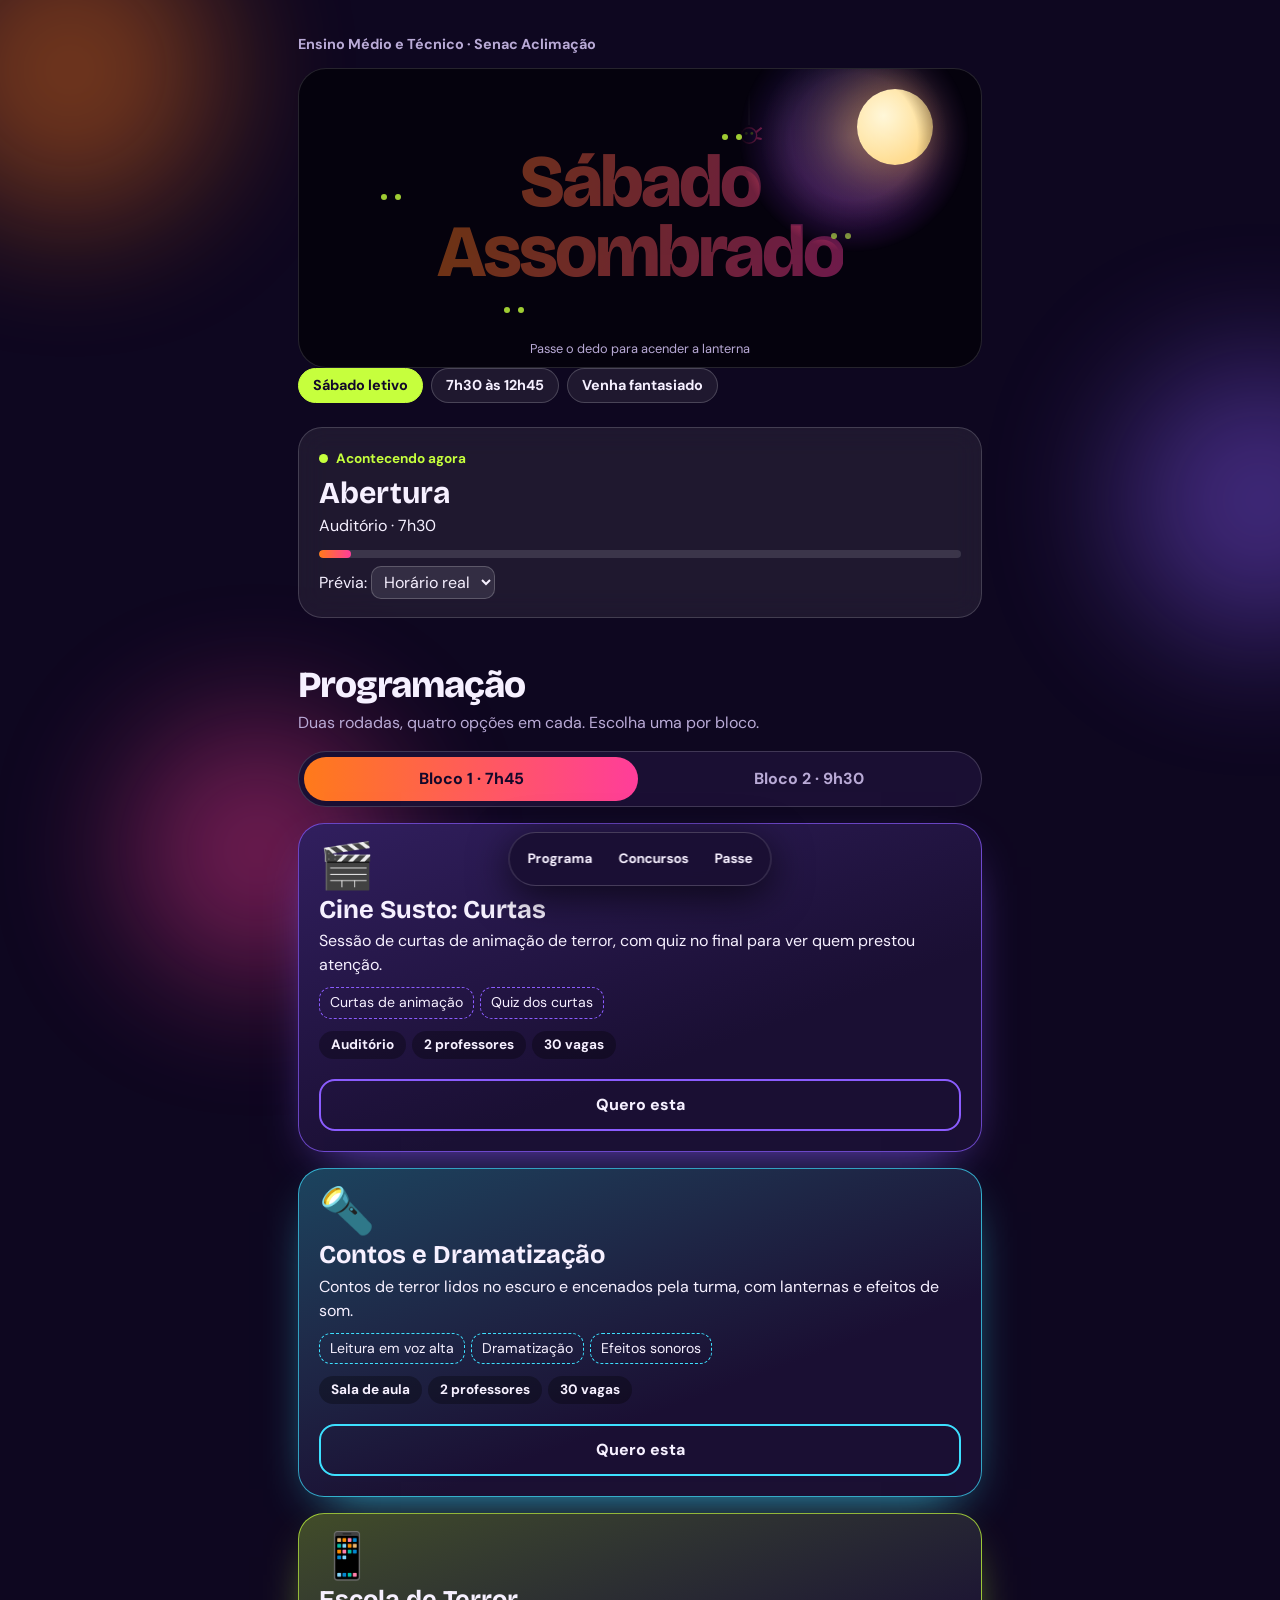
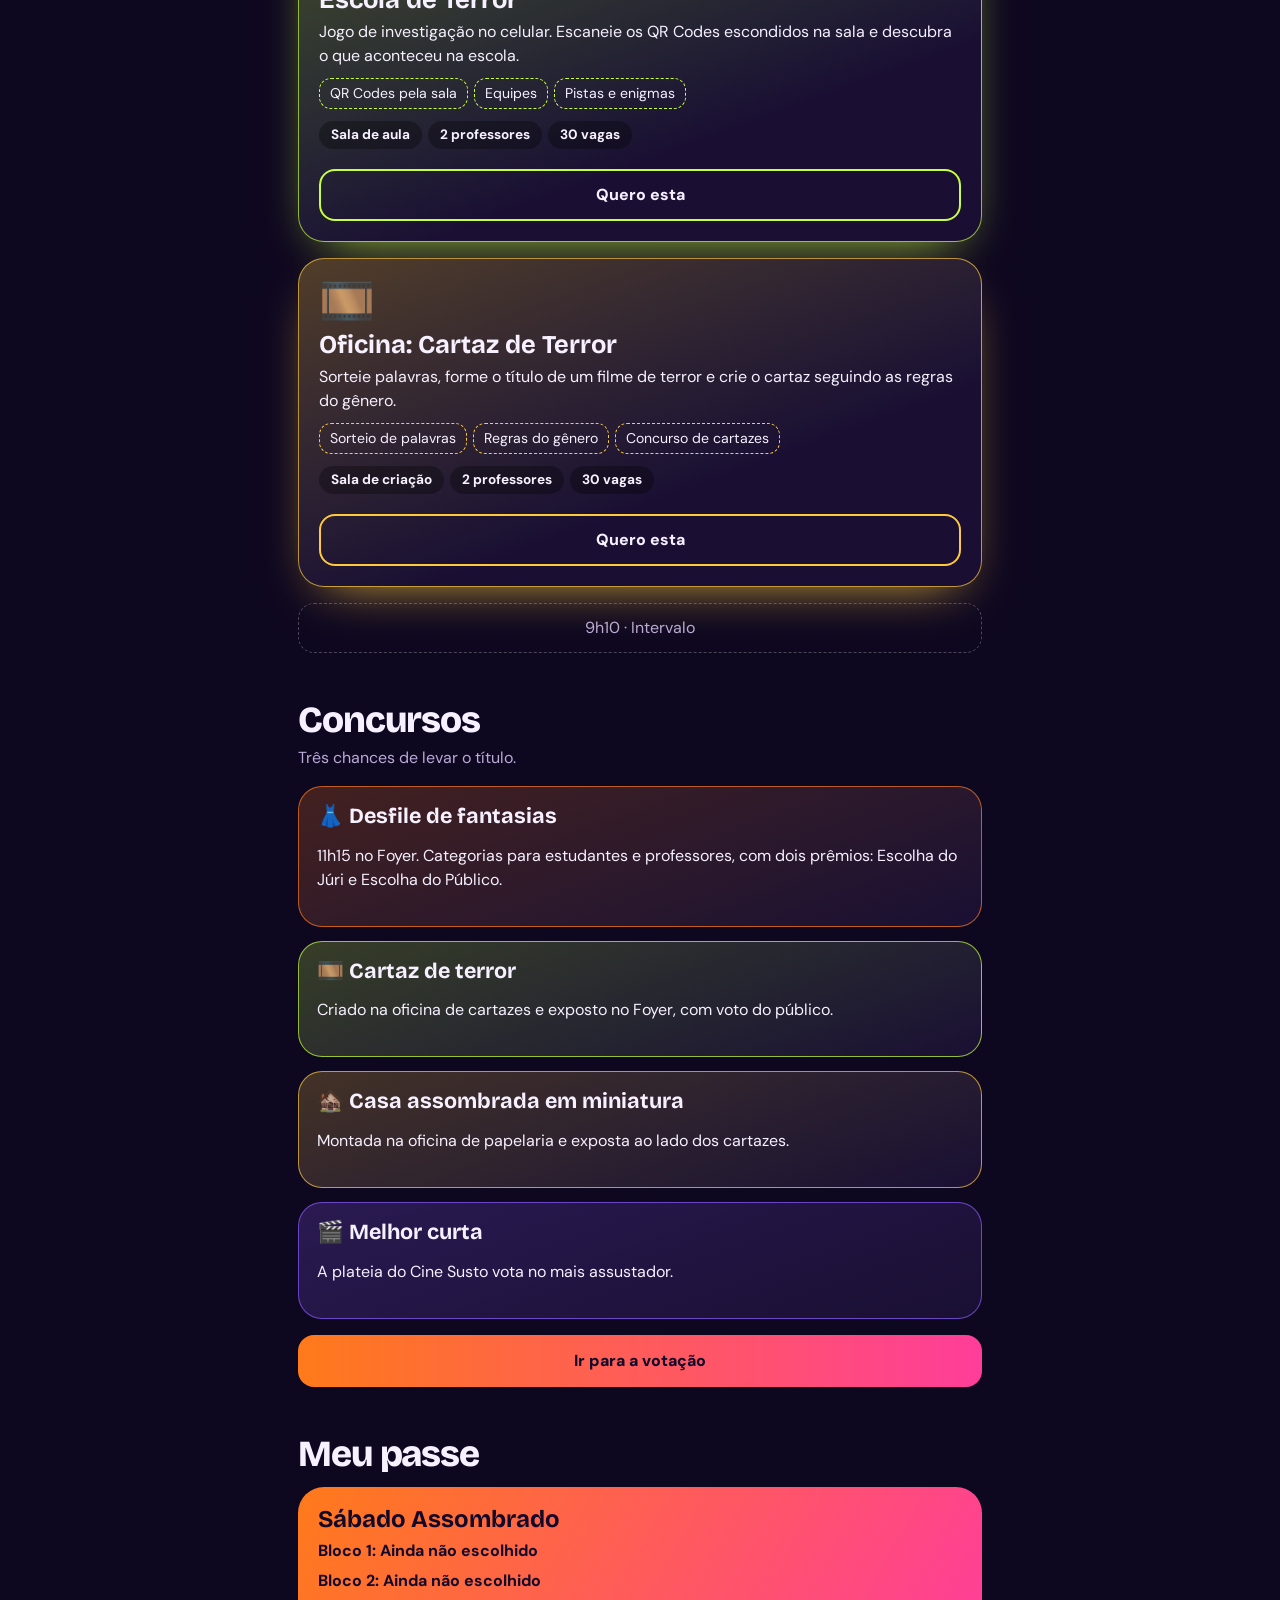
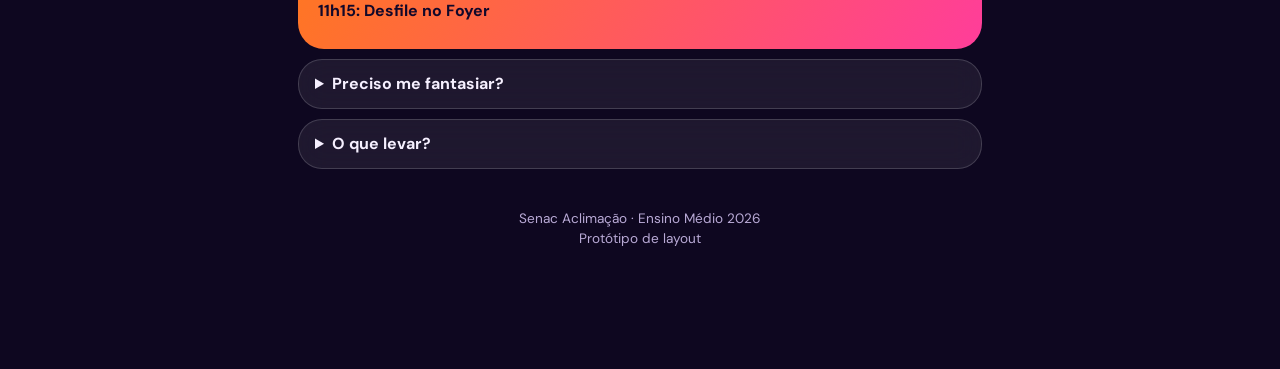
==== index.html @ 19445a1a "v1" ====
<!DOCTYPE html>
<html lang="pt-BR">
<head>
<meta charset="utf-8">
<meta name="viewport" content="width=device-width, initial-scale=1, viewport-fit=cover">
<title>Sábado Assombrado · Senac Aclimação</title>
<link rel="preconnect" href="https://fonts.googleapis.com">
<link href="https://fonts.googleapis.com/css2?family=Bricolage+Grotesque:opsz,wght@12..96,500;12..96,800&family=DM+Sans:wght@400;500;700&display=swap" rel="stylesheet">
<style>
:root{--bg:#0e0720;--card:#ffffff12;--tx:#f6f0ff;--mut:#b9aad6;--lar:#ff7a1a;--rosa:#ff3d9a;--rox:#8b5cff;--lima:#c6ff3d;--cia:#3de0ff;
color-scheme:dark;box-sizing:border-box;padding-top:env(safe-area-inset-top,0px);padding-bottom:env(safe-area-inset-bottom,0px)}
*,*::before,*::after{box-sizing:inherit}
html{scroll-behavior:smooth}
body{margin:0;background:var(--bg);color:var(--tx);font:400 16px/1.5 "DM Sans",system-ui,sans-serif;overflow-x:hidden}
h1,h2,h3{font-family:"Bricolage Grotesque","DM Sans",sans-serif;margin:0;line-height:1.05}
.blob{position:fixed;border-radius:50%;filter:blur(70px);opacity:.42;z-index:0;pointer-events:none;animation:drift 14s ease-in-out infinite alternate}
.b1{width:300px;height:300px;background:var(--lar);top:-80px;left:-80px}.b2{width:280px;height:280px;background:var(--rox);top:40%;right:-120px;animation-delay:-5s}.b3{width:260px;height:260px;background:var(--rosa);bottom:-80px;left:10%;animation-delay:-9s}
@keyframes drift{to{transform:translate(50px,40px) scale(1.2)}}
main{position:relative;z-index:1;max-width:720px;margin:0 auto;padding:18px 18px 110px}
.lamp{position:relative;height:300px;border-radius:28px;overflow:hidden;isolation:isolate;background:#05020d;border:1px solid #ffffff22;touch-action:none;cursor:crosshair;--x:50%;--y:50%;margin-top:12px}
.lamp .dim{position:absolute;inset:0;display:grid;place-items:center;text-align:center;opacity:.42}
.hero .lamp h1,.ttl{margin:0;font-weight:800;font-size:clamp(2.6rem,13vw,4.6rem);letter-spacing:-.04em;line-height:.95;background:linear-gradient(100deg,var(--lar),var(--rosa),var(--rox),var(--lar));background-size:300% 100%;-webkit-background-clip:text;background-clip:text;color:transparent;animation:flow 8s linear infinite}
.eyes i{position:absolute;width:6px;height:6px;border-radius:50%;background:var(--lima);box-shadow:14px 0 0 var(--lima);animation:bk 5s infinite;opacity:.8}
@keyframes bk{0%,90%,100%{opacity:.8}93%,97%{opacity:0}}
.hid{position:absolute;inset:0;overflow:hidden;background:linear-gradient(#150a33,#3a1257 60%,#5a1658);-webkit-mask-image:radial-gradient(circle 115px at var(--x) var(--y),#000 0,#000 55%,transparent 100%);mask-image:radial-gradient(circle 115px at var(--x) var(--y),#000 0,#000 55%,transparent 100%)}
.hid>*{position:absolute;pointer-events:none}
.hid .ttl{inset:0;display:grid;place-items:center;text-align:center;z-index:2}
.moon{right:7%;top:20px;width:76px;height:76px;border-radius:50%;background:radial-gradient(circle at 35% 35%,#fff6d6,#ffd98a 70%);box-shadow:0 0 50px 14px #ffb34766}
.bat{fill:#12082a;left:-50px;width:34px;animation:fly 10s linear infinite}
.bat path{transform-origin:center;animation:fl .25s ease-in-out infinite alternate}
.t1{top:30px}.t2{top:236px;animation-delay:-4s;width:26px}.t3{top:70px;animation-delay:-7s;width:28px}
@keyframes fly{to{transform:translateX(110vw)}}@keyframes fl{to{transform:scaleY(.55)}}
.gh{width:50px;filter:drop-shadow(0 0 10px #fffa);animation:bob 5s ease-in-out infinite}
.g1{left:6%;top:26px}.g2{left:40%;bottom:44px;width:38px;animation-delay:-2.5s}
@keyframes bob{0%,100%{transform:translate(0,0) rotate(-3deg)}50%{transform:translate(10px,-12px) rotate(4deg)}}
.sp{left:64%;top:0;width:28px;transform-origin:50% 0;animation:sw 3.5s ease-in-out infinite}
@keyframes sw{0%,100%{transform:rotate(-8deg)}50%{transform:rotate(8deg)}}
.gr{left:0;right:0;bottom:0;height:30px;background:#0a0418;border-radius:50% 50% 0 0/100% 100% 0 0}
.tb{bottom:18px;width:20px;height:28px;background:#1b0f3a;border-radius:10px 10px 0 0}
.pump{right:5%;bottom:14px;width:66px}
.pump .gl{animation:fk 1.8s infinite}
@keyframes fk{0%,100%{opacity:1}30%{opacity:.55}55%{opacity:.9}75%{opacity:.4}}
.beam{position:absolute;inset:0;z-index:3;pointer-events:none;mix-blend-mode:screen;background:radial-gradient(circle 135px at var(--x) var(--y),rgba(255,214,140,.22),transparent 70%)}
.hint{position:absolute;bottom:8px;left:0;right:0;text-align:center;font-size:.8rem;color:var(--mut);z-index:4;pointer-events:none;transition:opacity .5s}
.lamp.used .hint{opacity:0}
.hero h1{font-weight:800;font-size:clamp(3.2rem,16vw,5.8rem);letter-spacing:-.04em;margin:22px 0 14px;background:linear-gradient(100deg,var(--lar),var(--rosa),var(--rox),var(--lar));background-size:300% 100%;-webkit-background-clip:text;background-clip:text;color:transparent;animation:flow 8s linear infinite}
@keyframes flow{to{background-position:300% 0}}
.top{font-weight:700;color:var(--mut);font-size:.9rem;margin-top:16px}
.tags{display:flex;gap:8px;flex-wrap:wrap}
.tag{padding:6px 14px;border-radius:99px;background:var(--card);border:1px solid #ffffff30;font-weight:700;font-size:.9rem}
.tag.hot{background:var(--lima);color:#12082a;border-color:var(--lima)}
.glass{background:var(--card);border:1px solid #ffffff2a;border-radius:24px;backdrop-filter:blur(14px);-webkit-backdrop-filter:blur(14px)}
.now{margin-top:24px;padding:18px 20px}
.lbl{display:inline-flex;align-items:center;gap:8px;font-weight:700;font-size:.85rem;color:var(--lima)}
.lbl::before{content:"";width:9px;height:9px;border-radius:50%;background:var(--lima);animation:pulse 1.4s infinite}
@keyframes pulse{50%{opacity:.25;transform:scale(1.6)}}
.now h3{font-size:1.9rem;margin:8px 0 4px}
.bar{height:8px;border-radius:9px;background:#ffffff20;margin:12px 0 8px;overflow:hidden}
.bar i{display:block;height:100%;background:linear-gradient(90deg,var(--lar),var(--rosa));border-radius:9px;transition:width .6s}
select{font:inherit;background:#ffffff18;color:var(--tx);border:1px solid #ffffff35;border-radius:10px;padding:4px 8px}option{color:#111}
section{padding-top:48px}
h2{font-size:2.3rem;font-weight:800;letter-spacing:-.03em}
.sub{color:var(--mut);margin:6px 0 16px}
.seg{display:flex;padding:5px;gap:4px;border-radius:99px;background:#1a0f33;border:1px solid #ffffff2a}
.seg button{flex:1;font:inherit;font-weight:700;color:var(--mut);background:none;border:0;border-radius:99px;padding:10px 6px;cursor:pointer}
.seg button[aria-selected=true]{background:linear-gradient(90deg,var(--lar),var(--rosa));color:#12082a}
.card{--c:var(--lar);position:relative;margin-top:16px;padding:20px;border-radius:26px;background:linear-gradient(160deg,color-mix(in srgb,var(--c) 28%,#0e0720),#1a0f33 65%);border:1.5px solid color-mix(in srgb,var(--c) 70%,transparent);box-shadow:0 18px 50px -26px var(--c);overflow:hidden}
.card .big{display:block;font-size:2.8rem;line-height:1;margin-bottom:8px;transform-origin:30% 70%;transition:transform .3s}
.card:hover .big{transform:rotate(-10deg) scale(1.1)}
.card h3{font-size:1.6rem;margin-bottom:6px}
.card p{margin:6px 0}
.meta{display:flex;flex-wrap:wrap;gap:6px;margin:12px 0}
.meta span{background:#00000050;border-radius:99px;padding:4px 12px;font-size:.85rem;font-weight:700}
.items{display:flex;flex-wrap:wrap;gap:6px;margin:10px 0}
.items span{border:1px dashed var(--c);border-radius:12px;padding:4px 10px;font-size:.88rem}
.pick{font:inherit;font-weight:800;width:100%;margin-top:8px;padding:12px;border-radius:16px;border:2px solid var(--c);background:transparent;color:var(--tx);cursor:pointer}
.pick[aria-pressed=true]{background:var(--c);color:#12082a}
.break{margin-top:16px;padding:12px 18px;text-align:center;color:var(--mut);border-radius:16px;border:1px dashed #ffffff40}
.cont{--c:var(--rosa);margin-top:14px;padding:18px;border-radius:24px;border:1.5px solid color-mix(in srgb,var(--c) 70%,transparent);background:linear-gradient(160deg,color-mix(in srgb,var(--c) 22%,#0e0720),#1a0f33)}
.cont h3{font-size:1.35rem;margin-bottom:6px}
.go{display:block;text-align:center;text-decoration:none;font-weight:800;padding:14px;border-radius:16px;background:linear-gradient(90deg,var(--lar),var(--rosa));color:#12082a;margin-top:16px}
.pass{margin-top:14px;padding:20px;border-radius:26px;background:linear-gradient(120deg,var(--lar),var(--rosa));color:#12082a}
.pass h3{font-size:1.5rem}.pass p{margin:6px 0;font-weight:700}
nav{position:fixed;left:50%;transform:translateX(-50%);bottom:calc(14px + env(safe-area-inset-bottom,0px));z-index:9;display:flex;gap:2px;padding:6px;border-radius:99px;background:#1a0f33ee;backdrop-filter:blur(14px);border:1px solid #ffffff30;box-shadow:0 10px 40px #000a}
nav a{color:var(--tx);text-decoration:none;font-weight:700;font-size:.85rem;padding:10px 12px;border-radius:99px}
details{margin-top:10px;padding:12px 16px}summary{cursor:pointer;font-weight:700}
footer{text-align:center;color:var(--mut);padding:40px 0 10px;font-size:.85rem}
button:focus-visible,select:focus-visible,summary:focus-visible,a:focus-visible{outline:3px solid #fff;outline-offset:2px}
@media(prefers-reduced-motion:reduce){*{animation:none!important;transition:none!important}html{scroll-behavior:auto}}
</style>
</head>
<body>
<div class="blob b1"></div><div class="blob b2"></div><div class="blob b3"></div>
<svg width="0" height="0" style="position:absolute" aria-hidden="true"><defs>
<symbol id="gh" viewBox="0 0 60 70"><path fill="#fff" d="M30 4C16 4 8 15 8 30v34l8-6 7 6 7-6 7 6 7-6 8 6V30C52 15 44 4 30 4z"/><path fill="#fff" d="M9 38q-8 2-6 10 3-3 8-4zM51 38q8 2 6 10-3-3-8-4z"/><ellipse cx="22" cy="29" rx="4" ry="5" fill="#12082a"/><ellipse cx="38" cy="29" rx="4" ry="5" fill="#12082a"/><circle cx="16" cy="38" r="4" fill="#ff8fc1" opacity=".7"/><circle cx="44" cy="38" r="4" fill="#ff8fc1" opacity=".7"/><path d="M26 40q4 6 8 0z" fill="#12082a"/></symbol>
<symbol id="bt" viewBox="0 0 60 30"><path d="M30 8c-3-5-8-6-14-4 4 2 4 5 3 8-4-2-9-2-15 2 7 0 10 3 12 8 3-4 6-5 9-5 3 0 6 1 9 5 2-5 5-8 12-8-6-4-11-4-15-2-1-3-1-6 3-8-6-2-11-1-14 4z"/></symbol></defs></svg>
<main>
<header class="hero">
<div class="top">Ensino Médio e Técnico · Senac Aclimação</div>
<div class="lamp" id="lamp">
<div class="dim"><h1>Sábado<br>Assombrado</h1></div>
<div class="eyes" aria-hidden="true"><i style="left:12%;top:42%"></i><i style="left:78%;top:55%;animation-delay:-2s"></i><i style="left:30%;top:80%;animation-delay:-3s"></i><i style="left:62%;top:22%;animation-delay:-1s"></i></div>
<div class="hid" aria-hidden="true"><div class="moon"></div>
<svg class="bat t1" viewBox="0 0 60 30"><use href="#bt"/></svg><svg class="bat t2" viewBox="0 0 60 30"><use href="#bt"/></svg><svg class="bat t3" viewBox="0 0 60 30"><use href="#bt"/></svg>
<svg class="gh g1" viewBox="0 0 60 70"><use href="#gh"/></svg><svg class="gh g2" viewBox="0 0 60 70"><use href="#gh"/></svg>
<svg class="sp" viewBox="0 0 40 120"><line x1="20" y1="0" x2="20" y2="80" stroke="#ffffff88"/><g stroke="#ff3d9a" stroke-width="3" fill="none"><path d="M12 92l-10-8M12 98l-10 2M28 92l10-8M28 98l10 2"/></g><circle cx="20" cy="95" r="11" fill="#2b1263" stroke="#ff3d9a" stroke-width="2"/><circle cx="16" cy="92" r="2" fill="#c6ff3d"/><circle cx="24" cy="92" r="2" fill="#c6ff3d"/></svg>
<div class="gr"></div><div class="tb" style="left:22%"></div><div class="tb" style="left:30%;height:20px"></div>
<svg class="pump" viewBox="0 0 80 70"><ellipse cx="40" cy="44" rx="34" ry="24" fill="#e8620c"/><ellipse cx="26" cy="44" rx="14" ry="24" fill="#ff7a1a"/><ellipse cx="54" cy="44" rx="14" ry="24" fill="#ff7a1a"/><ellipse cx="40" cy="44" rx="10" ry="24" fill="#ff9340"/><rect x="36" y="9" width="8" height="14" rx="3" fill="#4fae2c"/><g class="gl"><path d="M24 40l10-5-2 11zM56 40l-10-5 2 11zM26 52q14 12 28 0l-5-3-4 5-5-5-5 5-4-5z" fill="#ffd54a"/></g></svg>
<div class="ttl">Sábado<br>Assombrado</div></div>
<div class="beam"></div>
<div class="hint">Passe o dedo para acender a lanterna</div>
</div>

<div class="tags"><span class="tag hot">Sábado letivo</span><span class="tag">7h30 às 12h45</span><span class="tag">Venha fantasiado</span></div>
<div class="now glass" aria-live="polite" id="agora"></div>
</header>

<section id="programa">
<h2>Programação</h2>
<p class="sub">Duas rodadas, quatro opções em cada. Escolha uma por bloco.</p>
<div class="seg" role="tablist" aria-label="Blocos"><button role="tab" data-b="1" aria-selected="true">Bloco 1 · 7h45</button><button role="tab" data-b="2" aria-selected="false">Bloco 2 · 9h30</button></div>
<div id="lista"></div>
</section>

<section id="concursos">
<h2>Concursos</h2>
<p class="sub">Três chances de levar o título.</p>
<div class="cont" style="--c:#ff7a1a"><h3>👗 Desfile de fantasias</h3><p>11h15 no Foyer. Categorias para estudantes e professores, com dois prêmios: Escolha do Júri e Escolha do Público.</p></div>
<div class="cont" style="--c:#c6ff3d"><h3>🎞️ Cartaz de terror</h3><p>Criado na oficina de cartazes e exposto no Foyer, com voto do público.</p></div>
<div class="cont" style="--c:#ffc93c"><h3>🏚️ Casa assombrada em miniatura</h3><p>Montada na oficina de papelaria e exposta ao lado dos cartazes.</p></div>
<div class="cont" style="--c:#8b5cff"><h3>🎬 Melhor curta</h3><p>A plateia do Cine Susto vota no mais assustador.</p></div>
<a class="go" href="https://claude.ai/artifact/8z1F8i6QcQTHpJQmAK9sHj">Ir para a votação</a>
</section>

<section id="passe">
<h2>Meu passe</h2>
<div class="pass" id="meu"></div>
<details class="glass"><summary>Preciso me fantasiar?</summary><p>Não. Dá para participar de tudo sem fantasia, e a Caça ao Tesouro e o Arcade não têm nada de sobrenatural.</p></details>
<details class="glass"><summary>O que levar?</summary><p>Fantasia, garrafa de água, lanche e o celular carregado.</p></details>
</section>
<footer>Senac Aclimação · Ensino Médio 2026<br>Protótipo de layout</footer>
</main>
<nav aria-label="Seções"><a href="#programa">Programa</a><a href="#concursos">Concursos</a><a href="#passe">Passe</a></nav>

<script>
var A=[
{id:1,b:1,n:"Cine Susto: Curtas",e:"🎬",c:"#8b5cff",l:"Auditório",d:"Sessão de curtas de animação de terror, com quiz no final para ver quem prestou atenção.",i:["Curtas de animação","Quiz dos curtas"]},
{id:2,b:1,n:"Contos e Dramatização",e:"🔦",c:"#3de0ff",l:"Sala de aula",d:"Contos de terror lidos no escuro e encenados pela turma, com lanternas e efeitos de som.",i:["Leitura em voz alta","Dramatização","Efeitos sonoros"]},
{id:3,b:1,n:"Escola de Terror",e:"📱",c:"#c6ff3d",l:"Sala de aula",d:"Jogo de investigação no celular. Escaneie os QR Codes escondidos na sala e descubra o que aconteceu na escola.",i:["QR Codes pela sala","Equipes","Pistas e enigmas"]},
{id:4,b:1,n:"Oficina: Cartaz de Terror",e:"🎞️",c:"#ffc93c",l:"Sala de criação",d:"Sorteie palavras, forme o título de um filme de terror e crie o cartaz seguindo as regras do gênero.",i:["Sorteio de palavras","Regras do gênero","Concurso de cartazes"]},
{id:5,b:2,n:"Cine Susto: Filme",e:"📽️",c:"#8b5cff",l:"Auditório",d:"Uma animação sombria completa, com quiz no final e votação do público.",i:["Animação completa","Quiz do filme","Votação"]},
{id:6,b:2,n:"Fábrica de Contos",e:"✍️",c:"#3de0ff",l:"Sala de aula",d:"História coletiva com cartas sorteadas: cada pessoa continua o conto e, no fim, a turma encena.",i:["Cartas de história","Conto em equipe","Mini dramatização"]},
{id:7,b:2,n:"Escola de Terror 2",e:"📱",c:"#c6ff3d",l:"Sala de aula",d:"Novo caso para investigar com o celular, e rodada de Lobisomem enquanto a equipe espera.",i:["Novo caso","Lobisomem","QR Codes pela sala"]},
{id:8,b:2,n:"Oficina: Casa Assombrada",e:"🏚️",c:"#ff7a1a",l:"Sala de criação",d:"Monte uma casa assombrada em miniatura com cartolina, papel crepom e caixas.",i:["Cartolina e crepom","Em equipe","Exposição e concurso"]}
];
var A0=[
{id:1,b:1,n:"Cine Susto",e:"🎬",c:"#8b5cff",l:"Auditório",d:"Sessão de curtas de animação de terror, com votação do mais assustador.",i:["Curtas de animação","Votação da plateia"]},
{id:2,b:1,n:"Contos no Escuro",e:"🔦",c:"#3de0ff",l:"Sala escura",d:"Luz apagada, lanternas e contos de terror em voz baixa. Quem quiser pode ler.",i:["Leitura em voz alta","Termine a história"]},
{id:3,b:1,n:"Arcade de Terror",e:"👾",c:"#c6ff3d",l:"Lab. de Informática",d:"Carrossel de estações com jogos de terror, trocando a cada 10 minutos.",i:["Jogos curtos de terror","Gartic de Halloween","Lobisomem","O PC assombrado"]},
{id:4,b:1,n:"Caça ao Tesouro",e:"🗝️",c:"#ff3d9a",l:"Pela escola toda",d:"Equipes seguem enigmas e pistas escondidas pelo prédio até achar o tesouro.",i:["Equipes de 4 a 5","Enigmas e pistas"]},
{id:5,b:2,n:"Cine Susto 2",e:"📽️",c:"#8b5cff",l:"Auditório",d:"Sessão de filme de terror, escolhido pelos professores pela classificação.",i:["Filme de terror","Pipoca"]},
{id:6,b:2,n:"Título do Terror",e:"🎞️",c:"#ffc93c",l:"Sala de criação",d:"Sorteie palavras de terror e escola, forme o título de um filme e crie o cartaz.",i:["Sorteio de palavras","Cartaz e sinopse","Exposição no Foyer"]},
{id:7,b:2,n:"Arcade de Terror 2",e:"👾",c:"#c6ff3d",l:"Lab. de Informática",d:"Nova rodada do carrossel, com jogos diferentes e torneio relâmpago.",i:["Novos jogos","Torneio relâmpago","Mímica de monstros"]},
{id:8,b:2,n:"Estúdio de Monstros",e:"💄",c:"#ff7a1a",l:"Foyer",d:"Maquiagem de efeitos, retoques e cabine de fotos para chegar pronto ao desfile.",i:["Cicatriz falsa","Cabine de fotos"]}
];
var cur=1,pick={1:0,2:0};
try{pick=JSON.parse(localStorage.getItem("hw4")||"")||pick}catch(e){}
function save(){try{localStorage.setItem("hw4",JSON.stringify(pick))}catch(e){}}
function list(){var h="";A.filter(function(x){return x.b==cur}).forEach(function(x){
h+='<article class="card" style="--c:'+x.c+'"><div class="big" aria-hidden="true">'+x.e+'</div><h3>'+x.n+'</h3><p>'+x.d+'</p><div class="items">'+x.i.map(function(t){return '<span>'+t+'</span>'}).join("")+'</div><div class="meta"><span>'+x.l+'</span><span>2 professores</span><span>30 vagas</span></div><button class="pick" data-id="'+x.id+'" aria-pressed="'+(pick[cur]==x.id)+'">'+(pick[cur]==x.id?"Escolhido":"Quero esta")+'</button></article>'});
h+='<div class="break">'+(cur==1?"9h10 · Intervalo":"11h00 · Hora de se arrumar para o desfile")+'</div>';
document.getElementById("lista").innerHTML=h}
function passe(){function f(b){var x=A.filter(function(y){return y.id==pick[b]})[0];return x?x.n+" · "+x.l:"Ainda não escolhido"}
document.getElementById("meu").innerHTML='<h3>Sábado Assombrado</h3><p>Bloco 1: '+f(1)+'</p><p>Bloco 2: '+f(2)+'</p><p>11h15: Desfile no Foyer</p>'}
function now(sim){var m=sim!=null?sim:new Date().getHours()*60+new Date().getMinutes(),t,s,p=0;
if(m<450||m>765){t="Fora do horário";s="Use a prévia para ver como fica no evento."}
else if(m<465){t="Abertura";s="Auditório · 7h30";p=5}
else if(m<550){t="Bloco 1";s="Escolha a sua atividade";p=(m-465)/85*100}
else if(m<570){t="Intervalo";s="Hora do lanche";p=100}
else if(m<660){t="Bloco 2";s="Última rodada";p=(m-570)/90*100}
else if(m<675){t="Arrumação";s="Rumo ao Foyer";p=100}
else{t="Desfile";s="Foyer · até 12h45";p=(m-675)/90*100}
var o='<option value="">Horário real</option>';[[460,"7h40"],[500,"8h20"],[560,"9h20"],[600,"10h00"],[665,"11h05"],[700,"11h40"]].forEach(function(q){o+='<option value="'+q[0]+'"'+(sim==q[0]?" selected":"")+'>'+q[1]+'</option>'});
document.getElementById("agora").innerHTML='<span class="lbl">Acontecendo agora</span><h3>'+t+'</h3><div>'+s+'</div><div class="bar"><i style="width:'+Math.min(p,100)+'%"></i></div><label>Prévia: <select id="sim" aria-label="Simular horário">'+o+'</select></label>'}
document.addEventListener("click",function(e){var t=e.target.closest("button");if(!t)return;
if(t.dataset.b){cur=+t.dataset.b;document.querySelectorAll(".seg button").forEach(function(b){b.setAttribute("aria-selected",b==t)});list()}
else if(t.dataset.id){var i=+t.dataset.id;pick[cur]=pick[cur]==i?0:i;save();list();passe()}});
document.addEventListener("change",function(e){if(e.target.id=="sim")now(e.target.value===""?null:+e.target.value)});
list();passe();now(null);
(function(){var d=document.getElementById("lamp"),idle=0,t=0,still=window.matchMedia("(prefers-reduced-motion:reduce)").matches;
function mv(e){var r=d.getBoundingClientRect();d.style.setProperty("--x",(e.clientX-r.left)+"px");d.style.setProperty("--y",(e.clientY-r.top)+"px");idle=Date.now();d.classList.add("used")}
d.addEventListener("pointermove",mv);d.addEventListener("pointerdown",mv);
if(!still)setInterval(function(){if(Date.now()-idle<2500)return;t+=.04;d.style.setProperty("--x",(50+36*Math.sin(t))+"%");d.style.setProperty("--y",(50+30*Math.cos(t*1.3))+"%")},40)})();
</script>
</body>
</html>
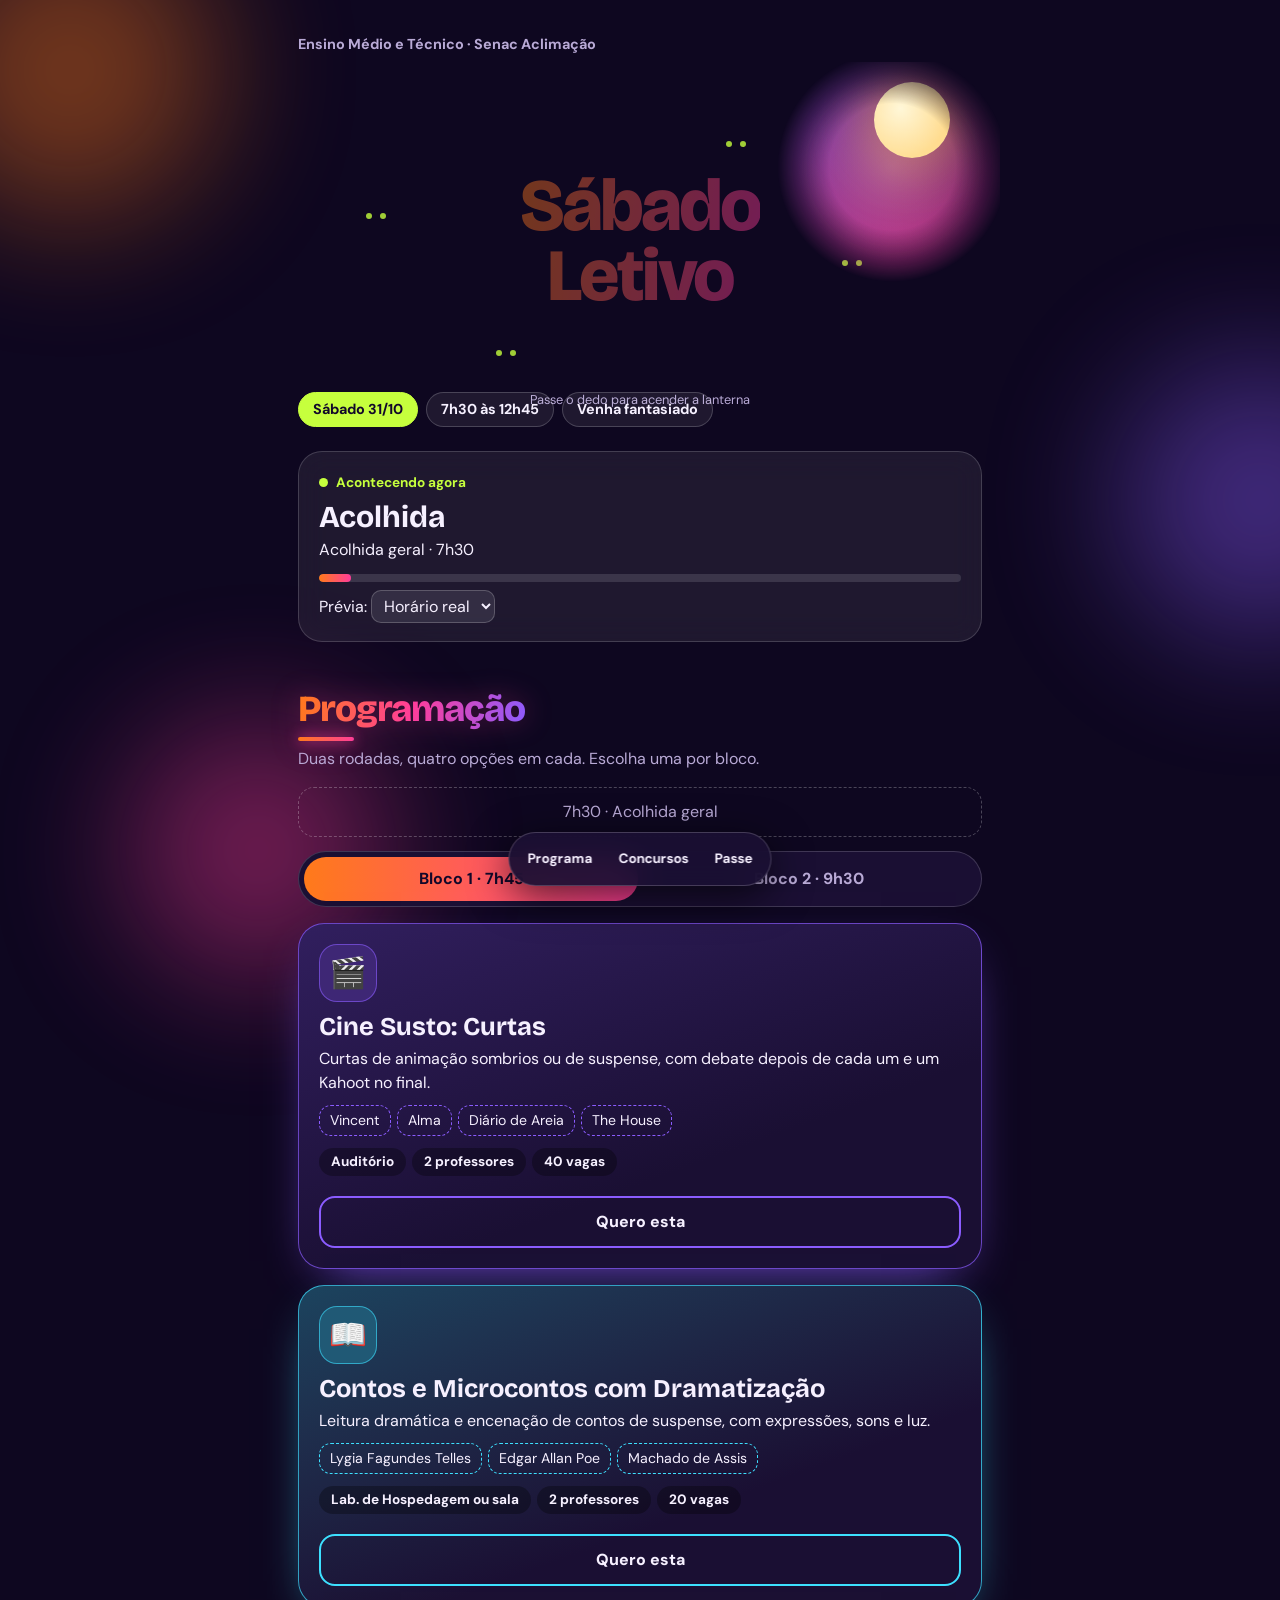
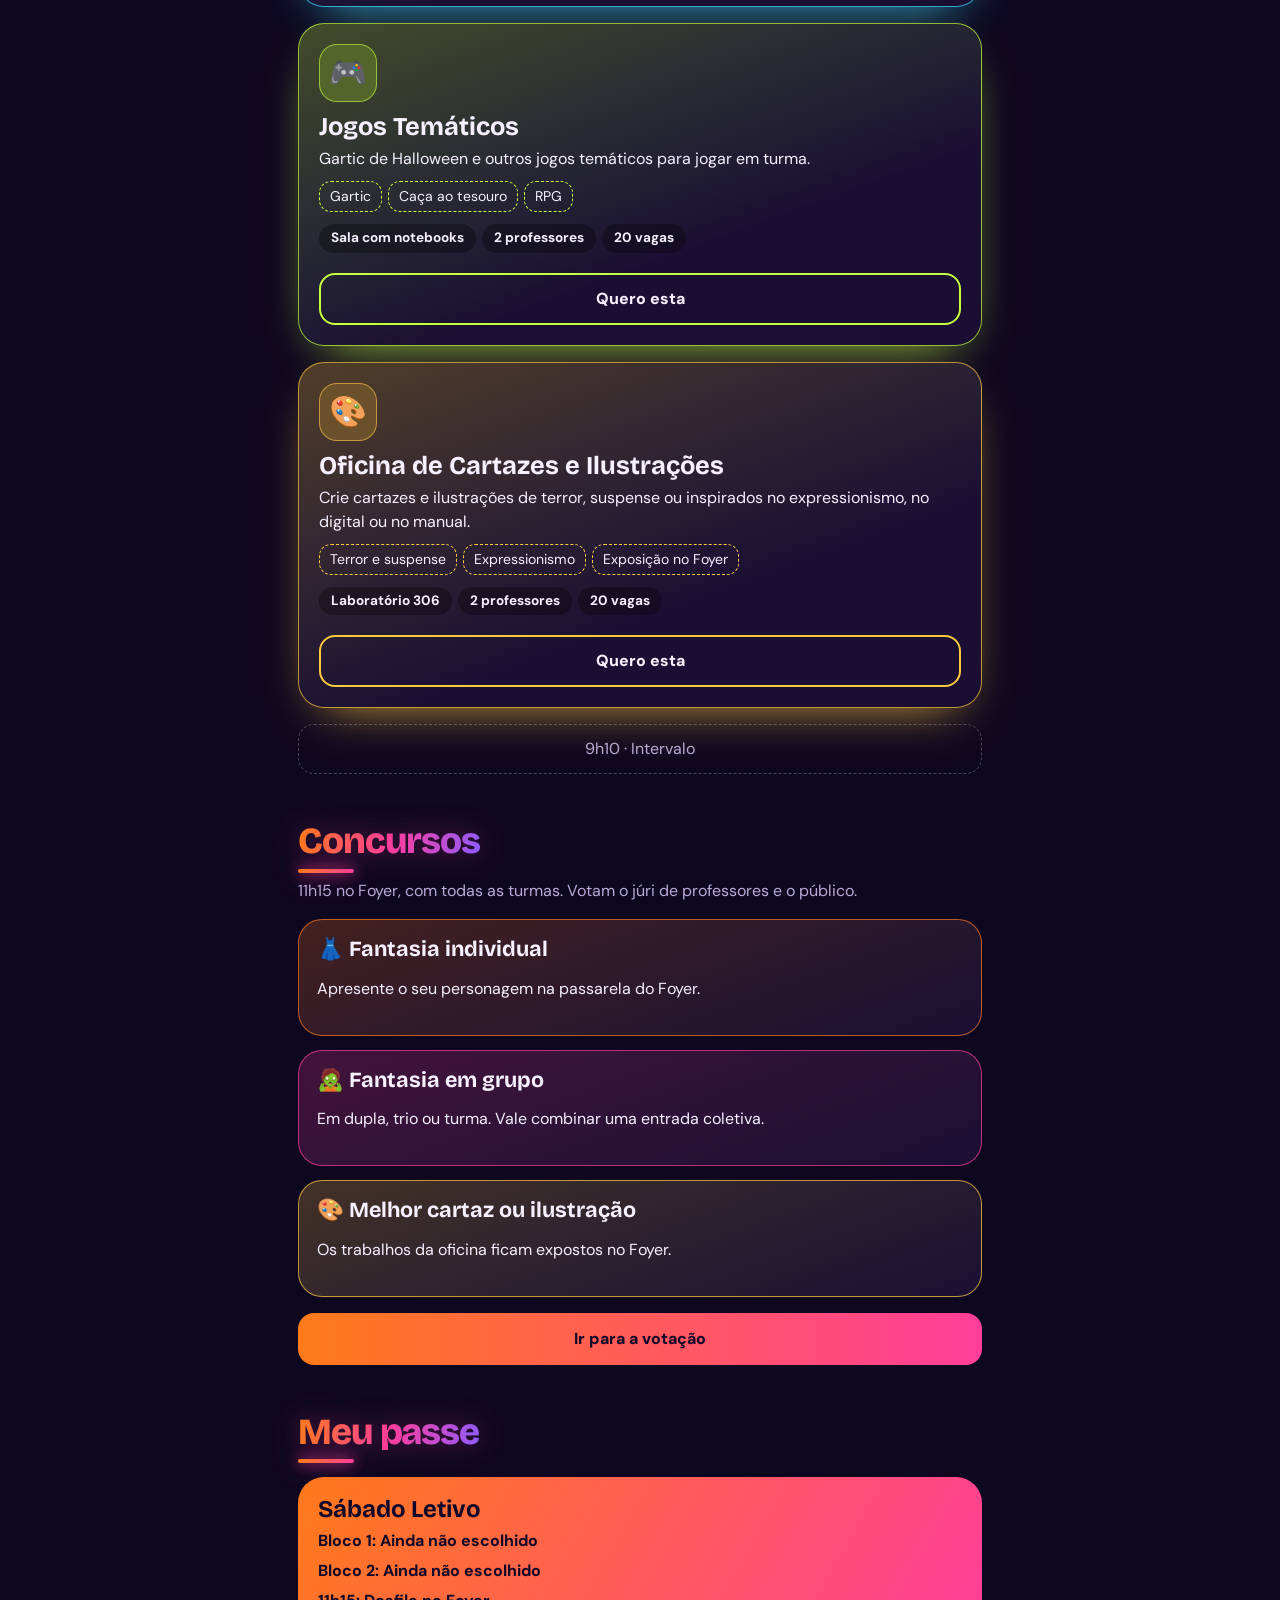
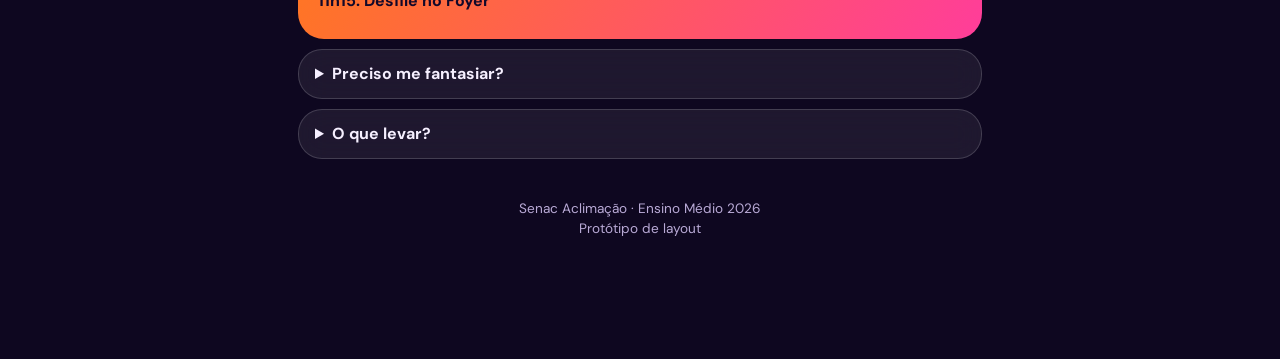
==== commit 9c8ebf89: "v1" ====
--- a/index.html
+++ b/index.html
@@ -3,7 +3,7 @@
 <head>
 <meta charset="utf-8">
 <meta name="viewport" content="width=device-width, initial-scale=1, viewport-fit=cover">
-<title>Sábado Assombrado · Senac Aclimação</title>
+<title>Sábado Letivo · Senac Aclimação</title>
 <link rel="preconnect" href="https://fonts.googleapis.com">
 <link href="https://fonts.googleapis.com/css2?family=Bricolage+Grotesque:opsz,wght@12..96,500;12..96,800&family=DM+Sans:wght@400;500;700&display=swap" rel="stylesheet">
 <style>
@@ -17,32 +17,33 @@
 .b1{width:300px;height:300px;background:var(--lar);top:-80px;left:-80px}.b2{width:280px;height:280px;background:var(--rox);top:40%;right:-120px;animation-delay:-5s}.b3{width:260px;height:260px;background:var(--rosa);bottom:-80px;left:10%;animation-delay:-9s}
 @keyframes drift{to{transform:translate(50px,40px) scale(1.2)}}
 main{position:relative;z-index:1;max-width:720px;margin:0 auto;padding:18px 18px 110px}
-.lamp{position:relative;height:300px;border-radius:28px;overflow:hidden;isolation:isolate;background:#05020d;border:1px solid #ffffff22;touch-action:none;cursor:crosshair;--x:50%;--y:50%;margin-top:12px}
+.lamp{position:relative;height:360px;margin:6px -18px 0;overflow:hidden;isolation:isolate;touch-action:none;cursor:crosshair;--x:50%;--y:50%}
 .lamp .dim{position:absolute;inset:0;display:grid;place-items:center;text-align:center;opacity:.42}
 .hero .lamp h1,.ttl{margin:0;font-weight:800;font-size:clamp(2.6rem,13vw,4.6rem);letter-spacing:-.04em;line-height:.95;background:linear-gradient(100deg,var(--lar),var(--rosa),var(--rox),var(--lar));background-size:300% 100%;-webkit-background-clip:text;background-clip:text;color:transparent;animation:flow 8s linear infinite}
 .eyes i{position:absolute;width:6px;height:6px;border-radius:50%;background:var(--lima);box-shadow:14px 0 0 var(--lima);animation:bk 5s infinite;opacity:.8}
 @keyframes bk{0%,90%,100%{opacity:.8}93%,97%{opacity:0}}
-.hid{position:absolute;inset:0;overflow:hidden;background:linear-gradient(#150a33,#3a1257 60%,#5a1658);-webkit-mask-image:radial-gradient(circle 115px at var(--x) var(--y),#000 0,#000 55%,transparent 100%);mask-image:radial-gradient(circle 115px at var(--x) var(--y),#000 0,#000 55%,transparent 100%)}
+.hid{position:absolute;inset:0;overflow:hidden;background:radial-gradient(circle at 18% 95%,#ff7a1add,transparent 48%),radial-gradient(circle at 88% 75%,#ff3d9add,transparent 48%),radial-gradient(circle at 60% 5%,#8b5cffdd,transparent 52%),linear-gradient(#150a33,#2b1263);-webkit-mask-image:radial-gradient(circle 115px at var(--x) var(--y),#000 0,#000 55%,transparent 100%);mask-image:radial-gradient(circle 115px at var(--x) var(--y),#000 0,#000 55%,transparent 100%)}
 .hid>*{position:absolute;pointer-events:none}
 .hid .ttl{inset:0;display:grid;place-items:center;text-align:center;z-index:2}
 .moon{right:7%;top:20px;width:76px;height:76px;border-radius:50%;background:radial-gradient(circle at 35% 35%,#fff6d6,#ffd98a 70%);box-shadow:0 0 50px 14px #ffb34766}
 .bat{fill:#12082a;left:-50px;width:34px;animation:fly 10s linear infinite}
 .bat path{transform-origin:center;animation:fl .25s ease-in-out infinite alternate}
-.t1{top:30px}.t2{top:236px;animation-delay:-4s;width:26px}.t3{top:70px;animation-delay:-7s;width:28px}
+.t1{top:30px}.t2{top:290px;animation-delay:-4s;width:26px}.t3{top:70px;animation-delay:-7s;width:28px}
 @keyframes fly{to{transform:translateX(110vw)}}@keyframes fl{to{transform:scaleY(.55)}}
 .gh{width:50px;filter:drop-shadow(0 0 10px #fffa);animation:bob 5s ease-in-out infinite}
-.g1{left:6%;top:26px}.g2{left:40%;bottom:44px;width:38px;animation-delay:-2.5s}
+.g1{left:6%;top:26px}.g2{left:40%;bottom:74px;width:38px;animation-delay:-2.5s}
 @keyframes bob{0%,100%{transform:translate(0,0) rotate(-3deg)}50%{transform:translate(10px,-12px) rotate(4deg)}}
 .sp{left:64%;top:0;width:28px;transform-origin:50% 0;animation:sw 3.5s ease-in-out infinite}
 @keyframes sw{0%,100%{transform:rotate(-8deg)}50%{transform:rotate(8deg)}}
-.gr{left:0;right:0;bottom:0;height:30px;background:#0a0418;border-radius:50% 50% 0 0/100% 100% 0 0}
-.tb{bottom:18px;width:20px;height:28px;background:#1b0f3a;border-radius:10px 10px 0 0}
-.pump{right:5%;bottom:14px;width:66px}
+.gr{left:-5%;right:-5%;bottom:0;height:46px;background:var(--bg);border-radius:50% 50% 0 0/100% 100% 0 0}
+.tb{bottom:34px;width:20px;height:28px;background:var(--bg);border-radius:10px 10px 0 0}
+.pump{right:6%;bottom:26px;width:66px}
 .pump .gl{animation:fk 1.8s infinite}
 @keyframes fk{0%,100%{opacity:1}30%{opacity:.55}55%{opacity:.9}75%{opacity:.4}}
 .beam{position:absolute;inset:0;z-index:3;pointer-events:none;mix-blend-mode:screen;background:radial-gradient(circle 135px at var(--x) var(--y),rgba(255,214,140,.22),transparent 70%)}
-.hint{position:absolute;bottom:8px;left:0;right:0;text-align:center;font-size:.8rem;color:var(--mut);z-index:4;pointer-events:none;transition:opacity .5s}
+.hint{position:absolute;bottom:12px;left:0;right:0;text-align:center;font-size:.8rem;color:var(--mut);z-index:4;pointer-events:none;transition:opacity .5s}
 .lamp.used .hint{opacity:0}
+.hero .tags{position:relative;z-index:5;margin-top:-30px}
 .hero h1{font-weight:800;font-size:clamp(3.2rem,16vw,5.8rem);letter-spacing:-.04em;margin:22px 0 14px;background:linear-gradient(100deg,var(--lar),var(--rosa),var(--rox),var(--lar));background-size:300% 100%;-webkit-background-clip:text;background-clip:text;color:transparent;animation:flow 8s linear infinite}
 @keyframes flow{to{background-position:300% 0}}
 .top{font-weight:700;color:var(--mut);font-size:.9rem;margin-top:16px}
@@ -59,13 +60,14 @@
 .bar i{display:block;height:100%;background:linear-gradient(90deg,var(--lar),var(--rosa));border-radius:9px;transition:width .6s}
 select{font:inherit;background:#ffffff18;color:var(--tx);border:1px solid #ffffff35;border-radius:10px;padding:4px 8px}option{color:#111}
 section{padding-top:48px}
-h2{font-size:2.3rem;font-weight:800;letter-spacing:-.03em}
+h2{font-size:2.3rem;font-weight:800;letter-spacing:-.03em;display:inline-block;background:linear-gradient(100deg,var(--lar),var(--rosa),var(--rox));-webkit-background-clip:text;background-clip:text;color:transparent;filter:drop-shadow(0 0 14px #ff3d9a55)}
+h2::after{content:"";display:block;height:4px;width:56px;margin-top:8px;border-radius:9px;background:linear-gradient(90deg,var(--lar),var(--rosa));box-shadow:0 0 14px var(--rosa)}
 .sub{color:var(--mut);margin:6px 0 16px}
 .seg{display:flex;padding:5px;gap:4px;border-radius:99px;background:#1a0f33;border:1px solid #ffffff2a}
 .seg button{flex:1;font:inherit;font-weight:700;color:var(--mut);background:none;border:0;border-radius:99px;padding:10px 6px;cursor:pointer}
 .seg button[aria-selected=true]{background:linear-gradient(90deg,var(--lar),var(--rosa));color:#12082a}
 .card{--c:var(--lar);position:relative;margin-top:16px;padding:20px;border-radius:26px;background:linear-gradient(160deg,color-mix(in srgb,var(--c) 28%,#0e0720),#1a0f33 65%);border:1.5px solid color-mix(in srgb,var(--c) 70%,transparent);box-shadow:0 18px 50px -26px var(--c);overflow:hidden}
-.card .big{display:block;font-size:2.8rem;line-height:1;margin-bottom:8px;transform-origin:30% 70%;transition:transform .3s}
+.card .big{display:grid;place-items:center;width:58px;height:58px;border-radius:18px;background:color-mix(in srgb,var(--c) 38%,#0e0720);border:1.5px solid color-mix(in srgb,var(--c) 60%,transparent);font-size:1.9rem;line-height:1;margin-bottom:12px;transition:transform .3s}
 .card:hover .big{transform:rotate(-10deg) scale(1.1)}
 .card h3{font-size:1.6rem;margin-bottom:6px}
 .card p{margin:6px 0}
@@ -98,7 +100,7 @@
 <header class="hero">
 <div class="top">Ensino Médio e Técnico · Senac Aclimação</div>
 <div class="lamp" id="lamp">
-<div class="dim"><h1>Sábado<br>Assombrado</h1></div>
+<div class="dim"><h1>Sábado<br>Letivo</h1></div>
 <div class="eyes" aria-hidden="true"><i style="left:12%;top:42%"></i><i style="left:78%;top:55%;animation-delay:-2s"></i><i style="left:30%;top:80%;animation-delay:-3s"></i><i style="left:62%;top:22%;animation-delay:-1s"></i></div>
 <div class="hid" aria-hidden="true"><div class="moon"></div>
 <svg class="bat t1" viewBox="0 0 60 30"><use href="#bt"/></svg><svg class="bat t2" viewBox="0 0 60 30"><use href="#bt"/></svg><svg class="bat t3" viewBox="0 0 60 30"><use href="#bt"/></svg>
@@ -106,30 +108,30 @@
 <svg class="sp" viewBox="0 0 40 120"><line x1="20" y1="0" x2="20" y2="80" stroke="#ffffff88"/><g stroke="#ff3d9a" stroke-width="3" fill="none"><path d="M12 92l-10-8M12 98l-10 2M28 92l10-8M28 98l10 2"/></g><circle cx="20" cy="95" r="11" fill="#2b1263" stroke="#ff3d9a" stroke-width="2"/><circle cx="16" cy="92" r="2" fill="#c6ff3d"/><circle cx="24" cy="92" r="2" fill="#c6ff3d"/></svg>
 <div class="gr"></div><div class="tb" style="left:22%"></div><div class="tb" style="left:30%;height:20px"></div>
 <svg class="pump" viewBox="0 0 80 70"><ellipse cx="40" cy="44" rx="34" ry="24" fill="#e8620c"/><ellipse cx="26" cy="44" rx="14" ry="24" fill="#ff7a1a"/><ellipse cx="54" cy="44" rx="14" ry="24" fill="#ff7a1a"/><ellipse cx="40" cy="44" rx="10" ry="24" fill="#ff9340"/><rect x="36" y="9" width="8" height="14" rx="3" fill="#4fae2c"/><g class="gl"><path d="M24 40l10-5-2 11zM56 40l-10-5 2 11zM26 52q14 12 28 0l-5-3-4 5-5-5-5 5-4-5z" fill="#ffd54a"/></g></svg>
-<div class="ttl">Sábado<br>Assombrado</div></div>
+<div class="ttl">Sábado<br>Letivo</div></div>
 <div class="beam"></div>
 <div class="hint">Passe o dedo para acender a lanterna</div>
 </div>
 
-<div class="tags"><span class="tag hot">Sábado letivo</span><span class="tag">7h30 às 12h45</span><span class="tag">Venha fantasiado</span></div>
+<div class="tags"><span class="tag hot">Sábado 31/10</span><span class="tag">7h30 às 12h45</span><span class="tag">Venha fantasiado</span></div>
 <div class="now glass" aria-live="polite" id="agora"></div>
 </header>
 
 <section id="programa">
 <h2>Programação</h2>
 <p class="sub">Duas rodadas, quatro opções em cada. Escolha uma por bloco.</p>
+<div class="break" style="margin:0 0 14px">7h30 · Acolhida geral</div>
 <div class="seg" role="tablist" aria-label="Blocos"><button role="tab" data-b="1" aria-selected="true">Bloco 1 · 7h45</button><button role="tab" data-b="2" aria-selected="false">Bloco 2 · 9h30</button></div>
 <div id="lista"></div>
 </section>
 
 <section id="concursos">
 <h2>Concursos</h2>
-<p class="sub">Três chances de levar o título.</p>
-<div class="cont" style="--c:#ff7a1a"><h3>👗 Desfile de fantasias</h3><p>11h15 no Foyer. Categorias para estudantes e professores, com dois prêmios: Escolha do Júri e Escolha do Público.</p></div>
-<div class="cont" style="--c:#c6ff3d"><h3>🎞️ Cartaz de terror</h3><p>Criado na oficina de cartazes e exposto no Foyer, com voto do público.</p></div>
-<div class="cont" style="--c:#ffc93c"><h3>🏚️ Casa assombrada em miniatura</h3><p>Montada na oficina de papelaria e exposta ao lado dos cartazes.</p></div>
-<div class="cont" style="--c:#8b5cff"><h3>🎬 Melhor curta</h3><p>A plateia do Cine Susto vota no mais assustador.</p></div>
-<a class="go" href="https://claude.ai/artifact/8z1F8i6QcQTHpJQmAK9sHj">Ir para a votação</a>
+<p class="sub">11h15 no Foyer, com todas as turmas. Votam o júri de professores e o público.</p>
+<div class="cont" style="--c:#ff7a1a"><h3>👗 Fantasia individual</h3><p>Apresente o seu personagem na passarela do Foyer.</p></div>
+<div class="cont" style="--c:#ff3d9a"><h3>🧟 Fantasia em grupo</h3><p>Em dupla, trio ou turma. Vale combinar uma entrada coletiva.</p></div>
+<div class="cont" style="--c:#ffc93c"><h3>🎨 Melhor cartaz ou ilustração</h3><p>Os trabalhos da oficina ficam expostos no Foyer.</p></div>
+<a class="go" href="votacao.html">Ir para a votação</a>
 </section>
 
 <section id="passe">
@@ -144,37 +146,27 @@
 
 <script>
 var A=[
-{id:1,b:1,n:"Cine Susto: Curtas",e:"🎬",c:"#8b5cff",l:"Auditório",d:"Sessão de curtas de animação de terror, com quiz no final para ver quem prestou atenção.",i:["Curtas de animação","Quiz dos curtas"]},
-{id:2,b:1,n:"Contos e Dramatização",e:"🔦",c:"#3de0ff",l:"Sala de aula",d:"Contos de terror lidos no escuro e encenados pela turma, com lanternas e efeitos de som.",i:["Leitura em voz alta","Dramatização","Efeitos sonoros"]},
-{id:3,b:1,n:"Escola de Terror",e:"📱",c:"#c6ff3d",l:"Sala de aula",d:"Jogo de investigação no celular. Escaneie os QR Codes escondidos na sala e descubra o que aconteceu na escola.",i:["QR Codes pela sala","Equipes","Pistas e enigmas"]},
-{id:4,b:1,n:"Oficina: Cartaz de Terror",e:"🎞️",c:"#ffc93c",l:"Sala de criação",d:"Sorteie palavras, forme o título de um filme de terror e crie o cartaz seguindo as regras do gênero.",i:["Sorteio de palavras","Regras do gênero","Concurso de cartazes"]},
-{id:5,b:2,n:"Cine Susto: Filme",e:"📽️",c:"#8b5cff",l:"Auditório",d:"Uma animação sombria completa, com quiz no final e votação do público.",i:["Animação completa","Quiz do filme","Votação"]},
-{id:6,b:2,n:"Fábrica de Contos",e:"✍️",c:"#3de0ff",l:"Sala de aula",d:"História coletiva com cartas sorteadas: cada pessoa continua o conto e, no fim, a turma encena.",i:["Cartas de história","Conto em equipe","Mini dramatização"]},
-{id:7,b:2,n:"Escola de Terror 2",e:"📱",c:"#c6ff3d",l:"Sala de aula",d:"Novo caso para investigar com o celular, e rodada de Lobisomem enquanto a equipe espera.",i:["Novo caso","Lobisomem","QR Codes pela sala"]},
-{id:8,b:2,n:"Oficina: Casa Assombrada",e:"🏚️",c:"#ff7a1a",l:"Sala de criação",d:"Monte uma casa assombrada em miniatura com cartolina, papel crepom e caixas.",i:["Cartolina e crepom","Em equipe","Exposição e concurso"]}
-];
-var A0=[
-{id:1,b:1,n:"Cine Susto",e:"🎬",c:"#8b5cff",l:"Auditório",d:"Sessão de curtas de animação de terror, com votação do mais assustador.",i:["Curtas de animação","Votação da plateia"]},
-{id:2,b:1,n:"Contos no Escuro",e:"🔦",c:"#3de0ff",l:"Sala escura",d:"Luz apagada, lanternas e contos de terror em voz baixa. Quem quiser pode ler.",i:["Leitura em voz alta","Termine a história"]},
-{id:3,b:1,n:"Arcade de Terror",e:"👾",c:"#c6ff3d",l:"Lab. de Informática",d:"Carrossel de estações com jogos de terror, trocando a cada 10 minutos.",i:["Jogos curtos de terror","Gartic de Halloween","Lobisomem","O PC assombrado"]},
-{id:4,b:1,n:"Caça ao Tesouro",e:"🗝️",c:"#ff3d9a",l:"Pela escola toda",d:"Equipes seguem enigmas e pistas escondidas pelo prédio até achar o tesouro.",i:["Equipes de 4 a 5","Enigmas e pistas"]},
-{id:5,b:2,n:"Cine Susto 2",e:"📽️",c:"#8b5cff",l:"Auditório",d:"Sessão de filme de terror, escolhido pelos professores pela classificação.",i:["Filme de terror","Pipoca"]},
-{id:6,b:2,n:"Título do Terror",e:"🎞️",c:"#ffc93c",l:"Sala de criação",d:"Sorteie palavras de terror e escola, forme o título de um filme e crie o cartaz.",i:["Sorteio de palavras","Cartaz e sinopse","Exposição no Foyer"]},
-{id:7,b:2,n:"Arcade de Terror 2",e:"👾",c:"#c6ff3d",l:"Lab. de Informática",d:"Nova rodada do carrossel, com jogos diferentes e torneio relâmpago.",i:["Novos jogos","Torneio relâmpago","Mímica de monstros"]},
-{id:8,b:2,n:"Estúdio de Monstros",e:"💄",c:"#ff7a1a",l:"Foyer",d:"Maquiagem de efeitos, retoques e cabine de fotos para chegar pronto ao desfile.",i:["Cicatriz falsa","Cabine de fotos"]}
+{id:1,b:1,v:40,n:"Cine Susto: Curtas",e:"🎬",c:"#8b5cff",l:"Auditório",d:"Curtas de animação sombrios ou de suspense, com debate depois de cada um e um Kahoot no final.",i:["Vincent","Alma","Diário de Areia","The House"]},
+{id:2,b:1,v:20,n:"Contos e Microcontos com Dramatização",e:"📖",c:"#3de0ff",l:"Lab. de Hospedagem ou sala",d:"Leitura dramática e encenação de contos de suspense, com expressões, sons e luz.",i:["Lygia Fagundes Telles","Edgar Allan Poe","Machado de Assis"]},
+{id:3,b:1,v:20,n:"Jogos Temáticos",e:"🎮",c:"#c6ff3d",l:"Sala com notebooks",d:"Gartic de Halloween e outros jogos temáticos para jogar em turma.",i:["Gartic","Caça ao tesouro","RPG"]},
+{id:4,b:1,v:20,n:"Oficina de Cartazes e Ilustrações",e:"🎨",c:"#ffc93c",l:"Laboratório 306",d:"Crie cartazes e ilustrações de terror, suspense ou inspirados no expressionismo, no digital ou no manual.",i:["Terror e suspense","Expressionismo","Exposição no Foyer"]},
+{id:5,b:2,v:40,n:"Cine Susto: Filme",e:"📽️",c:"#8b5cff",l:"Auditório",d:"Uma animação completa, no estilo de Coraline, A Noiva Cadáver ou A Casa Monstro.",i:["Animação completa"]},
+{id:6,b:2,v:20,n:"Contos e Microcontos 2",e:"🕯️",c:"#3de0ff",l:"Lab. de Hospedagem ou sala",d:"Outros contos, com leitura dramática e encenação. Dá para fazer as duas oficinas sem repetir história.",i:["Shirley Jackson","Bernardo Guimarães","Lendas urbanas"]},
+{id:7,b:2,v:20,n:"Jogos Temáticos 2",e:"🎲",c:"#c6ff3d",l:"Sala com notebooks",d:"Nova rodada, com outros jogos e desafios temáticos.",i:["Gartic","Tabuleiro","RPG"]},
+{id:8,b:2,v:20,n:"Oficina Backstage",e:"🎭",c:"#ff7a1a",l:"Sala EMED ou Foyer",d:"Para quem vai concorrer no desfile: vista a fantasia, faça a maquiagem e ensaie a entrada.",i:["Fantasia","Maquiagem","Ensaio"]}
 ];
 var cur=1,pick={1:0,2:0};
 try{pick=JSON.parse(localStorage.getItem("hw4")||"")||pick}catch(e){}
 function save(){try{localStorage.setItem("hw4",JSON.stringify(pick))}catch(e){}}
 function list(){var h="";A.filter(function(x){return x.b==cur}).forEach(function(x){
-h+='<article class="card" style="--c:'+x.c+'"><div class="big" aria-hidden="true">'+x.e+'</div><h3>'+x.n+'</h3><p>'+x.d+'</p><div class="items">'+x.i.map(function(t){return '<span>'+t+'</span>'}).join("")+'</div><div class="meta"><span>'+x.l+'</span><span>2 professores</span><span>30 vagas</span></div><button class="pick" data-id="'+x.id+'" aria-pressed="'+(pick[cur]==x.id)+'">'+(pick[cur]==x.id?"Escolhido":"Quero esta")+'</button></article>'});
+h+='<article class="card" style="--c:'+x.c+'"><div class="big" aria-hidden="true">'+x.e+'</div><h3>'+x.n+'</h3><p>'+x.d+'</p><div class="items">'+x.i.map(function(t){return '<span>'+t+'</span>'}).join("")+'</div><div class="meta"><span>'+x.l+'</span><span>2 professores</span><span>'+x.v+' vagas</span></div><button class="pick" data-id="'+x.id+'" aria-pressed="'+(pick[cur]==x.id)+'">'+(pick[cur]==x.id?"Escolhido":"Quero esta")+'</button></article>'});
 h+='<div class="break">'+(cur==1?"9h10 · Intervalo":"11h00 · Hora de se arrumar para o desfile")+'</div>';
 document.getElementById("lista").innerHTML=h}
 function passe(){function f(b){var x=A.filter(function(y){return y.id==pick[b]})[0];return x?x.n+" · "+x.l:"Ainda não escolhido"}
-document.getElementById("meu").innerHTML='<h3>Sábado Assombrado</h3><p>Bloco 1: '+f(1)+'</p><p>Bloco 2: '+f(2)+'</p><p>11h15: Desfile no Foyer</p>'}
+document.getElementById("meu").innerHTML='<h3>Sábado Letivo</h3><p>Bloco 1: '+f(1)+'</p><p>Bloco 2: '+f(2)+'</p><p>11h15: Desfile no Foyer</p>'}
 function now(sim){var m=sim!=null?sim:new Date().getHours()*60+new Date().getMinutes(),t,s,p=0;
 if(m<450||m>765){t="Fora do horário";s="Use a prévia para ver como fica no evento."}
-else if(m<465){t="Abertura";s="Auditório · 7h30";p=5}
+else if(m<465){t="Acolhida";s="Acolhida geral · 7h30";p=5}
 else if(m<550){t="Bloco 1";s="Escolha a sua atividade";p=(m-465)/85*100}
 else if(m<570){t="Intervalo";s="Hora do lanche";p=100}
 else if(m<660){t="Bloco 2";s="Última rodada";p=(m-570)/90*100}
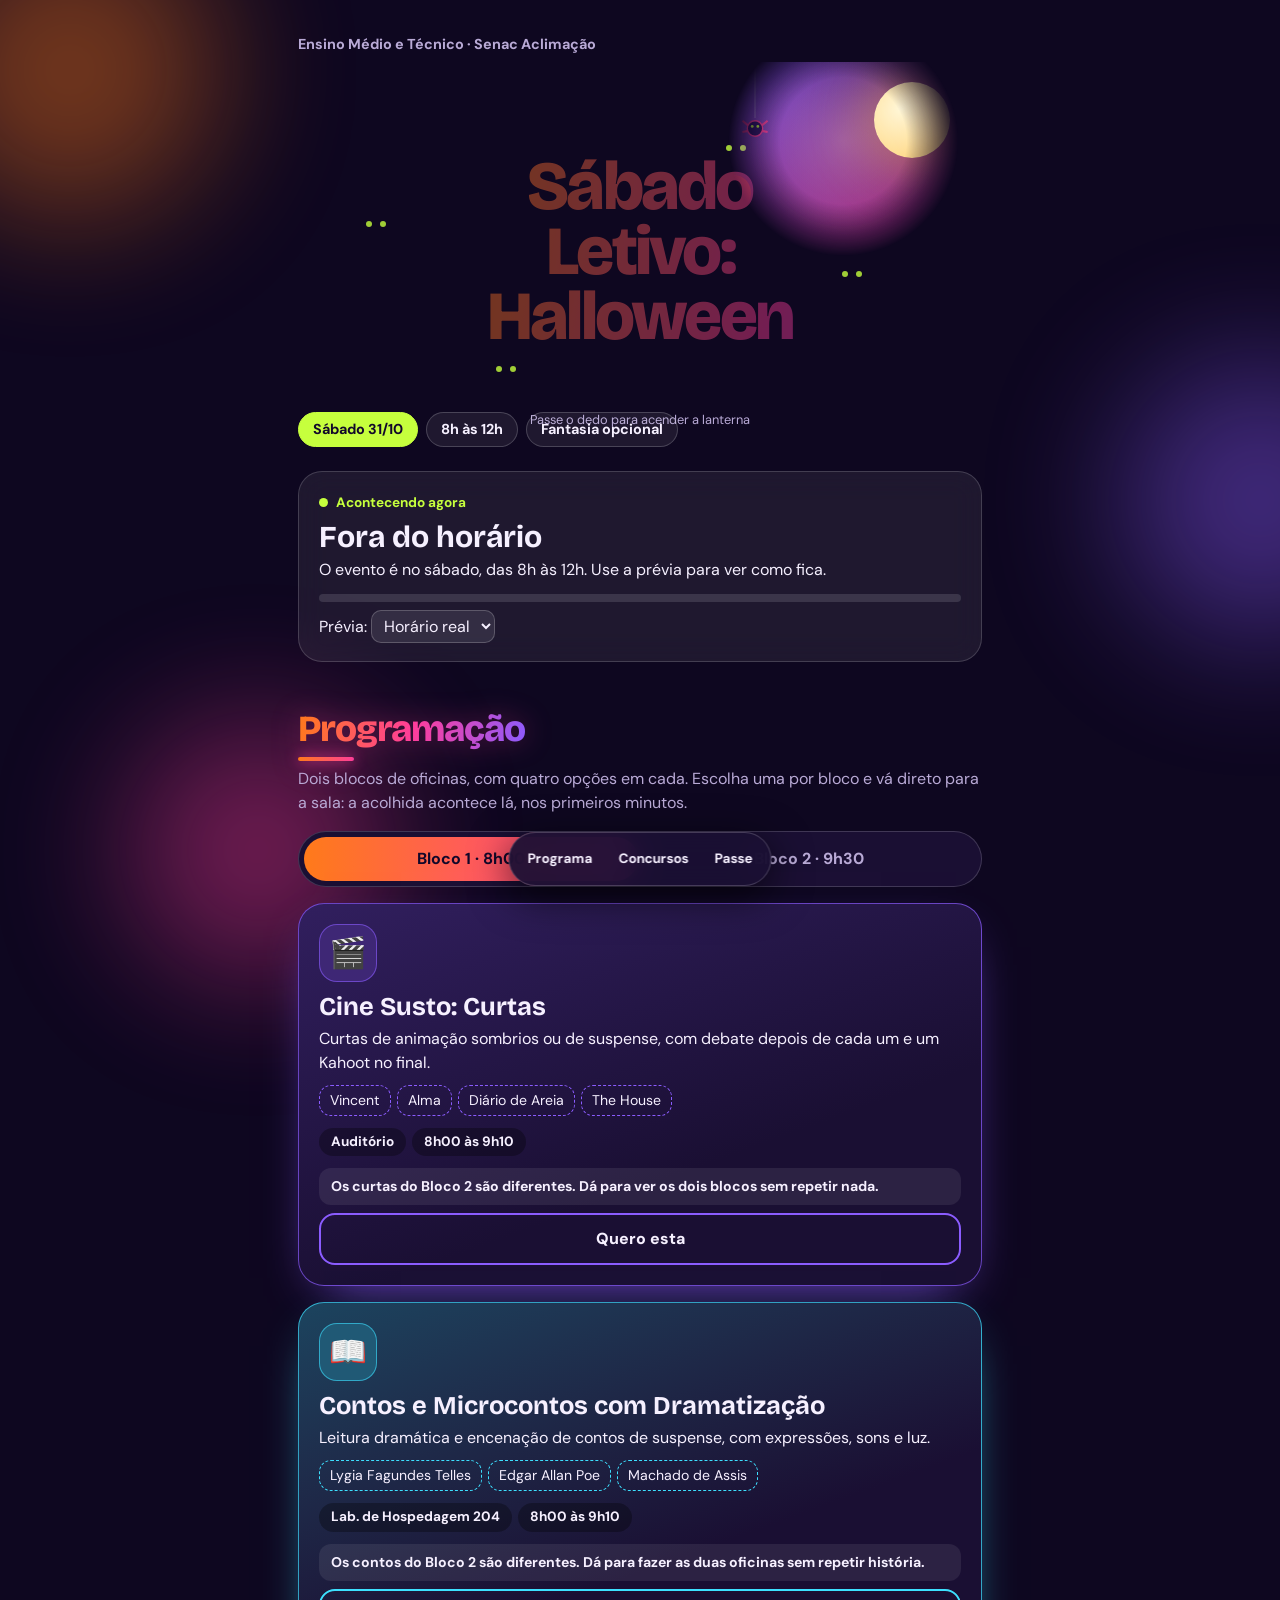
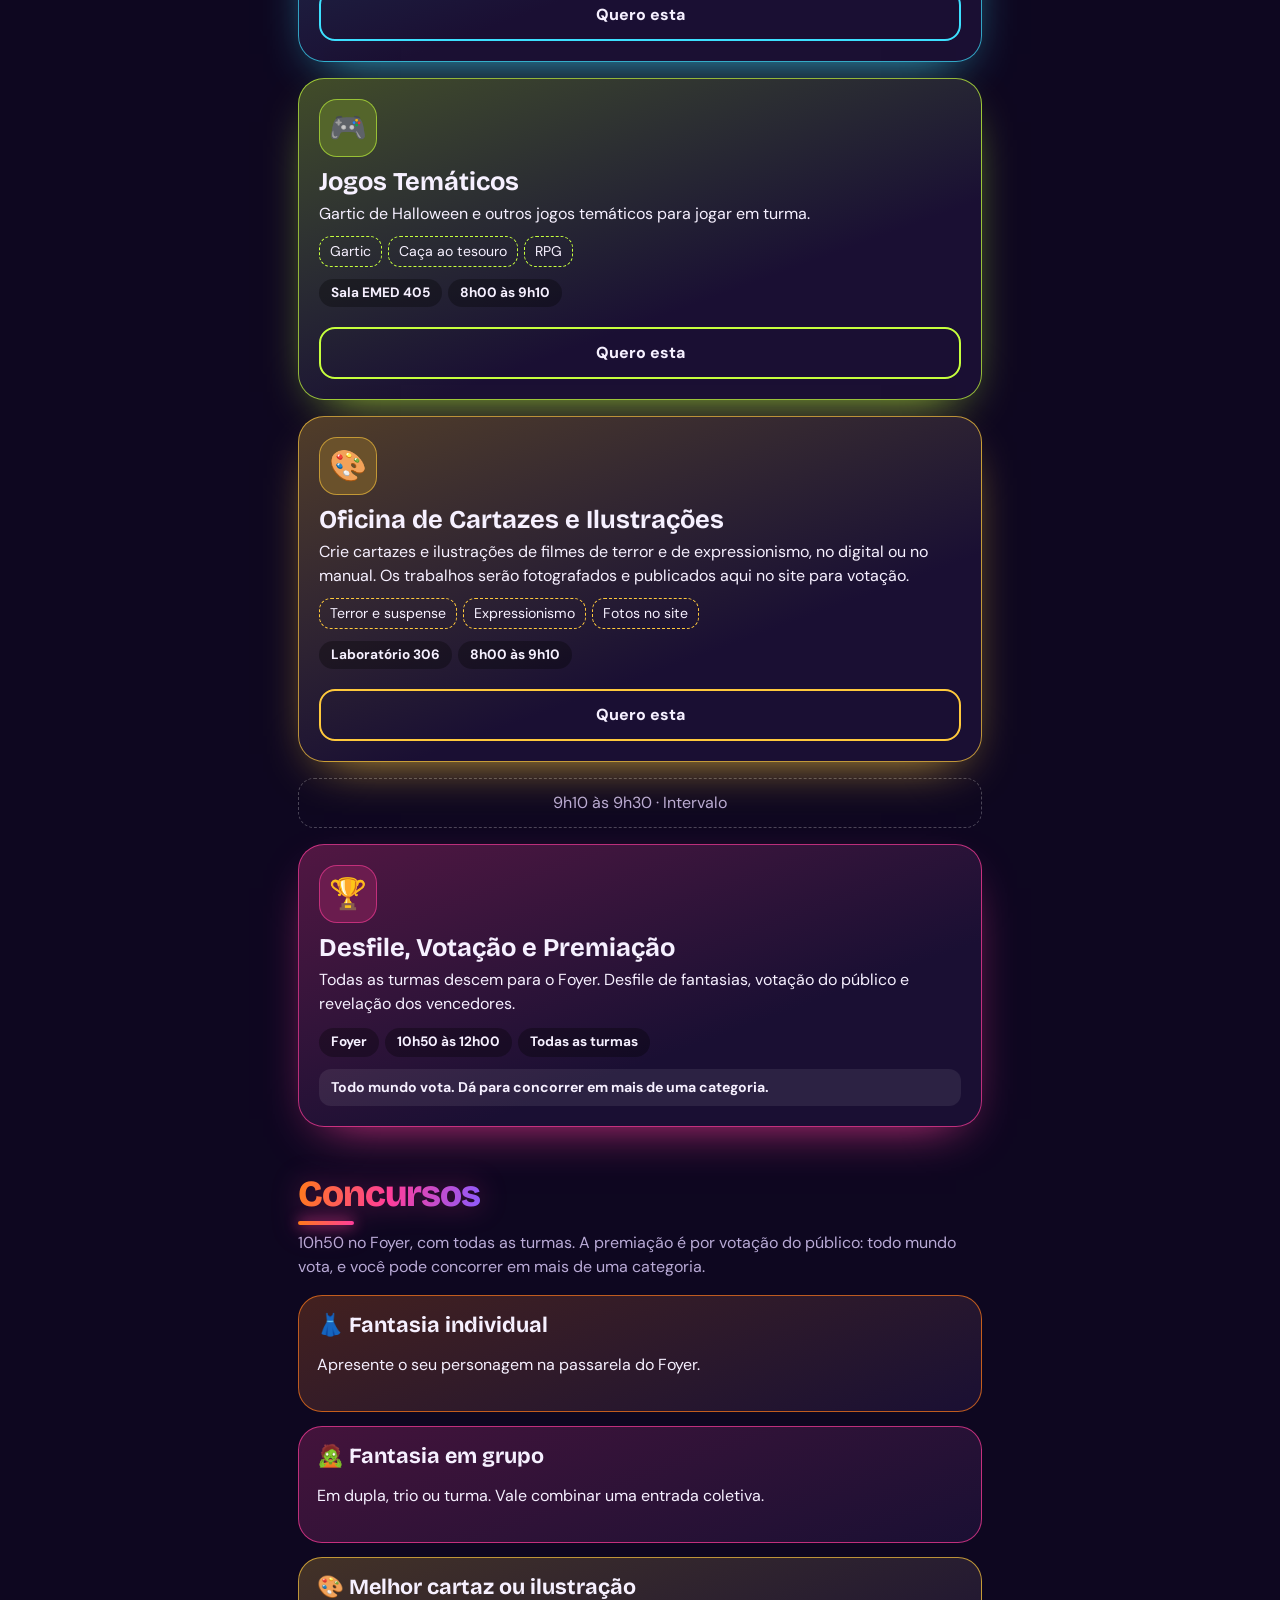
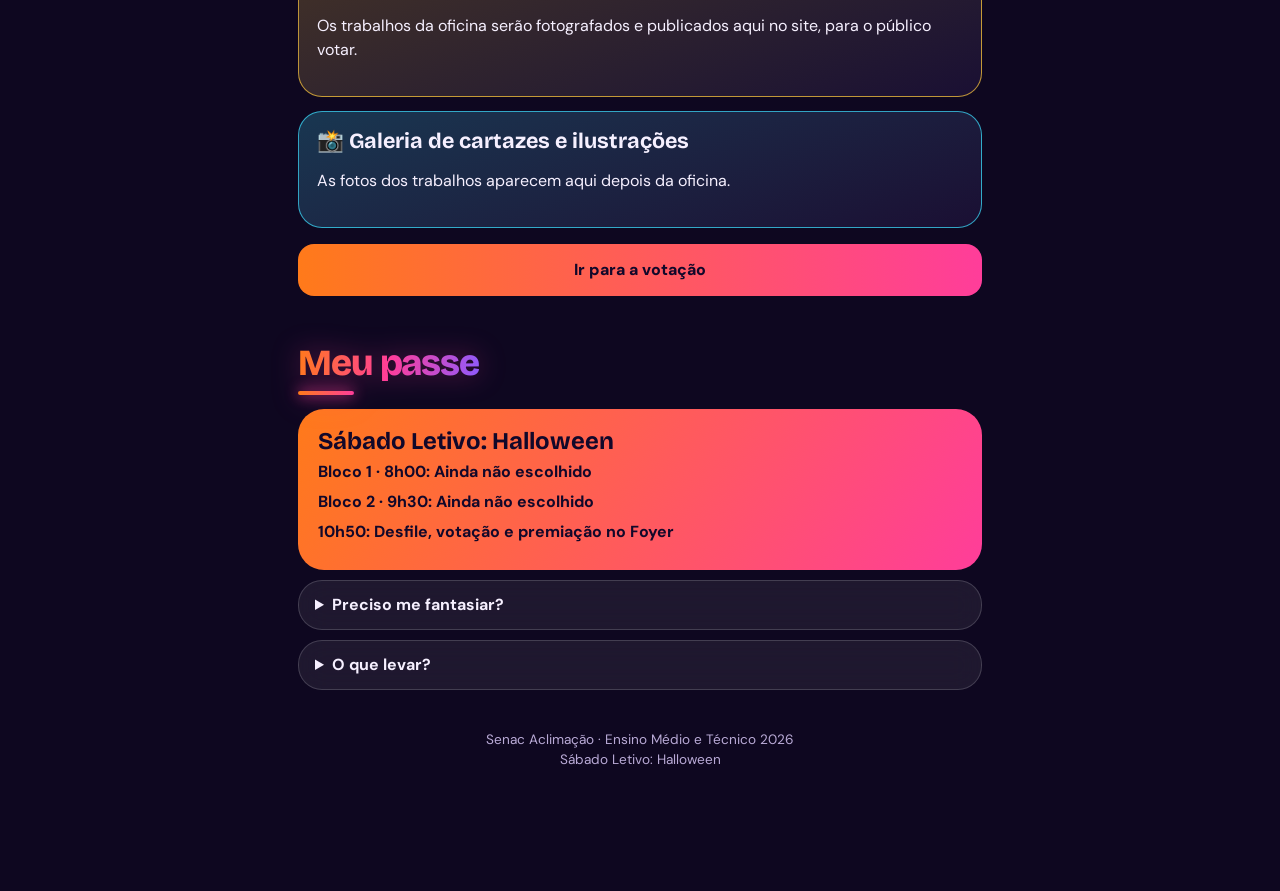
==== commit 31508105: "v2" ====
--- a/index.html
+++ b/index.html
@@ -3,7 +3,7 @@
 <head>
 <meta charset="utf-8">
 <meta name="viewport" content="width=device-width, initial-scale=1, viewport-fit=cover">
-<title>Sábado Letivo · Senac Aclimação</title>
+<title>Sábado Letivo: Halloween · Senac Aclimação</title>
 <link rel="preconnect" href="https://fonts.googleapis.com">
 <link href="https://fonts.googleapis.com/css2?family=Bricolage+Grotesque:opsz,wght@12..96,500;12..96,800&family=DM+Sans:wght@400;500;700&display=swap" rel="stylesheet">
 <style>
@@ -17,9 +17,9 @@
 .b1{width:300px;height:300px;background:var(--lar);top:-80px;left:-80px}.b2{width:280px;height:280px;background:var(--rox);top:40%;right:-120px;animation-delay:-5s}.b3{width:260px;height:260px;background:var(--rosa);bottom:-80px;left:10%;animation-delay:-9s}
 @keyframes drift{to{transform:translate(50px,40px) scale(1.2)}}
 main{position:relative;z-index:1;max-width:720px;margin:0 auto;padding:18px 18px 110px}
-.lamp{position:relative;height:360px;margin:6px -18px 0;overflow:hidden;isolation:isolate;touch-action:none;cursor:crosshair;--x:50%;--y:50%}
+.lamp{position:relative;height:380px;margin:6px -18px 0;overflow:hidden;isolation:isolate;touch-action:none;cursor:crosshair;--x:50%;--y:50%}
 .lamp .dim{position:absolute;inset:0;display:grid;place-items:center;text-align:center;opacity:.42}
-.hero .lamp h1,.ttl{margin:0;font-weight:800;font-size:clamp(2.6rem,13vw,4.6rem);letter-spacing:-.04em;line-height:.95;background:linear-gradient(100deg,var(--lar),var(--rosa),var(--rox),var(--lar));background-size:300% 100%;-webkit-background-clip:text;background-clip:text;color:transparent;animation:flow 8s linear infinite}
+.hero .lamp h1,.ttl{margin:0;font-weight:800;font-size:clamp(2.4rem,12vw,4.3rem);letter-spacing:-.04em;line-height:.95;background:linear-gradient(100deg,var(--lar),var(--rosa),var(--rox),var(--lar));background-size:300% 100%;-webkit-background-clip:text;background-clip:text;color:transparent;animation:flow 8s linear infinite}
 .eyes i{position:absolute;width:6px;height:6px;border-radius:50%;background:var(--lima);box-shadow:14px 0 0 var(--lima);animation:bk 5s infinite;opacity:.8}
 @keyframes bk{0%,90%,100%{opacity:.8}93%,97%{opacity:0}}
 .hid{position:absolute;inset:0;overflow:hidden;background:radial-gradient(circle at 18% 95%,#ff7a1add,transparent 48%),radial-gradient(circle at 88% 75%,#ff3d9add,transparent 48%),radial-gradient(circle at 60% 5%,#8b5cffdd,transparent 52%),linear-gradient(#150a33,#2b1263);-webkit-mask-image:radial-gradient(circle 115px at var(--x) var(--y),#000 0,#000 55%,transparent 100%);mask-image:radial-gradient(circle 115px at var(--x) var(--y),#000 0,#000 55%,transparent 100%)}
@@ -28,7 +28,7 @@
 .moon{right:7%;top:20px;width:76px;height:76px;border-radius:50%;background:radial-gradient(circle at 35% 35%,#fff6d6,#ffd98a 70%);box-shadow:0 0 50px 14px #ffb34766}
 .bat{fill:#12082a;left:-50px;width:34px;animation:fly 10s linear infinite}
 .bat path{transform-origin:center;animation:fl .25s ease-in-out infinite alternate}
-.t1{top:30px}.t2{top:290px;animation-delay:-4s;width:26px}.t3{top:70px;animation-delay:-7s;width:28px}
+.t1{top:30px}.t2{top:310px;animation-delay:-4s;width:26px}.t3{top:70px;animation-delay:-7s;width:28px}
 @keyframes fly{to{transform:translateX(110vw)}}@keyframes fl{to{transform:scaleY(.55)}}
 .gh{width:50px;filter:drop-shadow(0 0 10px #fffa);animation:bob 5s ease-in-out infinite}
 .g1{left:6%;top:26px}.g2{left:40%;bottom:74px;width:38px;animation-delay:-2.5s}
@@ -44,7 +44,6 @@
 .hint{position:absolute;bottom:12px;left:0;right:0;text-align:center;font-size:.8rem;color:var(--mut);z-index:4;pointer-events:none;transition:opacity .5s}
 .lamp.used .hint{opacity:0}
 .hero .tags{position:relative;z-index:5;margin-top:-30px}
-.hero h1{font-weight:800;font-size:clamp(3.2rem,16vw,5.8rem);letter-spacing:-.04em;margin:22px 0 14px;background:linear-gradient(100deg,var(--lar),var(--rosa),var(--rox),var(--lar));background-size:300% 100%;-webkit-background-clip:text;background-clip:text;color:transparent;animation:flow 8s linear infinite}
 @keyframes flow{to{background-position:300% 0}}
 .top{font-weight:700;color:var(--mut);font-size:.9rem;margin-top:16px}
 .tags{display:flex;gap:8px;flex-wrap:wrap}
@@ -75,6 +74,7 @@
 .meta span{background:#00000050;border-radius:99px;padding:4px 12px;font-size:.85rem;font-weight:700}
 .items{display:flex;flex-wrap:wrap;gap:6px;margin:10px 0}
 .items span{border:1px dashed var(--c);border-radius:12px;padding:4px 10px;font-size:.88rem}
+.note{margin:10px 0 0;padding:8px 12px;border-radius:12px;background:#ffffff14;font-size:.88rem;font-weight:700}
 .pick{font:inherit;font-weight:800;width:100%;margin-top:8px;padding:12px;border-radius:16px;border:2px solid var(--c);background:transparent;color:var(--tx);cursor:pointer}
 .pick[aria-pressed=true]{background:var(--c);color:#12082a}
 .break{margin-top:16px;padding:12px 18px;text-align:center;color:var(--mut);border-radius:16px;border:1px dashed #ffffff40}
@@ -86,6 +86,7 @@
 nav{position:fixed;left:50%;transform:translateX(-50%);bottom:calc(14px + env(safe-area-inset-bottom,0px));z-index:9;display:flex;gap:2px;padding:6px;border-radius:99px;background:#1a0f33ee;backdrop-filter:blur(14px);border:1px solid #ffffff30;box-shadow:0 10px 40px #000a}
 nav a{color:var(--tx);text-decoration:none;font-weight:700;font-size:.85rem;padding:10px 12px;border-radius:99px}
 details{margin-top:10px;padding:12px 16px}summary{cursor:pointer;font-weight:700}
+details p{margin:8px 0 0}details ul{margin:8px 0 0;padding-left:20px}details li{margin:6px 0}
 footer{text-align:center;color:var(--mut);padding:40px 0 10px;font-size:.85rem}
 button:focus-visible,select:focus-visible,summary:focus-visible,a:focus-visible{outline:3px solid #fff;outline-offset:2px}
 @media(prefers-reduced-motion:reduce){*{animation:none!important;transition:none!important}html{scroll-behavior:auto}}
@@ -100,7 +101,7 @@
 <header class="hero">
 <div class="top">Ensino Médio e Técnico · Senac Aclimação</div>
 <div class="lamp" id="lamp">
-<div class="dim"><h1>Sábado<br>Letivo</h1></div>
+<div class="dim"><h1>Sábado<br>Letivo:<br>Halloween</h1></div>
 <div class="eyes" aria-hidden="true"><i style="left:12%;top:42%"></i><i style="left:78%;top:55%;animation-delay:-2s"></i><i style="left:30%;top:80%;animation-delay:-3s"></i><i style="left:62%;top:22%;animation-delay:-1s"></i></div>
 <div class="hid" aria-hidden="true"><div class="moon"></div>
 <svg class="bat t1" viewBox="0 0 60 30"><use href="#bt"/></svg><svg class="bat t2" viewBox="0 0 60 30"><use href="#bt"/></svg><svg class="bat t3" viewBox="0 0 60 30"><use href="#bt"/></svg>
@@ -108,71 +109,98 @@
 <svg class="sp" viewBox="0 0 40 120"><line x1="20" y1="0" x2="20" y2="80" stroke="#ffffff88"/><g stroke="#ff3d9a" stroke-width="3" fill="none"><path d="M12 92l-10-8M12 98l-10 2M28 92l10-8M28 98l10 2"/></g><circle cx="20" cy="95" r="11" fill="#2b1263" stroke="#ff3d9a" stroke-width="2"/><circle cx="16" cy="92" r="2" fill="#c6ff3d"/><circle cx="24" cy="92" r="2" fill="#c6ff3d"/></svg>
 <div class="gr"></div><div class="tb" style="left:22%"></div><div class="tb" style="left:30%;height:20px"></div>
 <svg class="pump" viewBox="0 0 80 70"><ellipse cx="40" cy="44" rx="34" ry="24" fill="#e8620c"/><ellipse cx="26" cy="44" rx="14" ry="24" fill="#ff7a1a"/><ellipse cx="54" cy="44" rx="14" ry="24" fill="#ff7a1a"/><ellipse cx="40" cy="44" rx="10" ry="24" fill="#ff9340"/><rect x="36" y="9" width="8" height="14" rx="3" fill="#4fae2c"/><g class="gl"><path d="M24 40l10-5-2 11zM56 40l-10-5 2 11zM26 52q14 12 28 0l-5-3-4 5-5-5-5 5-4-5z" fill="#ffd54a"/></g></svg>
-<div class="ttl">Sábado<br>Letivo</div></div>
+<div class="ttl">Sábado<br>Letivo:<br>Halloween</div></div>
 <div class="beam"></div>
 <div class="hint">Passe o dedo para acender a lanterna</div>
 </div>
 
-<div class="tags"><span class="tag hot">Sábado 31/10</span><span class="tag">7h30 às 12h45</span><span class="tag">Venha fantasiado</span></div>
+<div class="tags"><span class="tag hot">Sábado 31/10</span><span class="tag">8h às 12h</span><span class="tag">Fantasia opcional</span></div>
 <div class="now glass" aria-live="polite" id="agora"></div>
 </header>
 
 <section id="programa">
 <h2>Programação</h2>
-<p class="sub">Duas rodadas, quatro opções em cada. Escolha uma por bloco.</p>
-<div class="break" style="margin:0 0 14px">7h30 · Acolhida geral</div>
-<div class="seg" role="tablist" aria-label="Blocos"><button role="tab" data-b="1" aria-selected="true">Bloco 1 · 7h45</button><button role="tab" data-b="2" aria-selected="false">Bloco 2 · 9h30</button></div>
+<p class="sub">Dois blocos de oficinas, com quatro opções em cada. Escolha uma por bloco e vá direto para a sala: a acolhida acontece lá, nos primeiros minutos.</p>
+<div class="seg" role="tablist" aria-label="Blocos"><button role="tab" data-b="1" aria-selected="true">Bloco 1 · 8h00</button><button role="tab" data-b="2" aria-selected="false">Bloco 2 · 9h30</button></div>
 <div id="lista"></div>
+<div class="card" style="--c:#ff3d9a">
+<div class="big" aria-hidden="true">🏆</div>
+<h3>Desfile, Votação e Premiação</h3>
+<p>Todas as turmas descem para o Foyer. Desfile de fantasias, votação do público e revelação dos vencedores.</p>
+<div class="meta"><span>Foyer</span><span>10h50 às 12h00</span><span>Todas as turmas</span></div>
+<div class="note">Todo mundo vota. Dá para concorrer em mais de uma categoria.</div>
+</div>
 </section>
 
 <section id="concursos">
 <h2>Concursos</h2>
-<p class="sub">11h15 no Foyer, com todas as turmas. Votam o júri de professores e o público.</p>
+<p class="sub">10h50 no Foyer, com todas as turmas. A premiação é por votação do público: todo mundo vota, e você pode concorrer em mais de uma categoria.</p>
 <div class="cont" style="--c:#ff7a1a"><h3>👗 Fantasia individual</h3><p>Apresente o seu personagem na passarela do Foyer.</p></div>
 <div class="cont" style="--c:#ff3d9a"><h3>🧟 Fantasia em grupo</h3><p>Em dupla, trio ou turma. Vale combinar uma entrada coletiva.</p></div>
-<div class="cont" style="--c:#ffc93c"><h3>🎨 Melhor cartaz ou ilustração</h3><p>Os trabalhos da oficina ficam expostos no Foyer.</p></div>
+<div class="cont" style="--c:#ffc93c"><h3>🎨 Melhor cartaz ou ilustração</h3><p>Os trabalhos da oficina serão fotografados e publicados aqui no site, para o público votar.</p></div>
+<div class="cont" style="--c:#3de0ff"><h3>📸 Galeria de cartazes e ilustrações</h3><p>As fotos dos trabalhos aparecem aqui depois da oficina.</p></div>
 <a class="go" href="votacao.html">Ir para a votação</a>
 </section>
 
 <section id="passe">
 <h2>Meu passe</h2>
 <div class="pass" id="meu"></div>
-<details class="glass"><summary>Preciso me fantasiar?</summary><p>Não. Dá para participar de tudo sem fantasia, e a Caça ao Tesouro e o Arcade não têm nada de sobrenatural.</p></details>
-<details class="glass"><summary>O que levar?</summary><p>Fantasia, garrafa de água, lanche e o celular carregado.</p></details>
+<details class="glass"><summary>Preciso me fantasiar?</summary>
+<p>Não. A fantasia é opcional e dá para participar de tudo sem ela. Se você for se fantasiar, pense na segurança:</p>
+<ul>
+<li><b>Nada cortante ou pontiagudo.</b> Nada de facas, tesouras, espadas ou machados de verdade. Acessórios devem ser de papelão, espuma ou plástico mole, e claramente de brinquedo.</li>
+<li><b>Sem armas realistas.</b> Réplicas que pareçam de verdade não entram, mesmo de brinquedo.</li>
+<li><b>Enxergar e respirar bem.</b> Máscaras e capuzes não podem tapar os olhos, o nariz nem a boca, nem atrapalhar a visão lateral.</li>
+<li><b>Fácil de andar.</b> Evite barras compridas que arrastam, saltos altos e calçados soltos. Você vai subir e descer escadas e se deslocar até o Foyer.</li>
+<li><b>Nada de fogo.</b> Sem velas, tochas, fogos ou materiais inflamáveis.</li>
+<li><b>Maquiagem segura.</b> Use produtos próprios para a pele e teste antes, para evitar alergias. Não vale tinta comum, cola forte nem lentes de contato decorativas.</li>
+<li><b>Sem sujeira.</b> Evite glitter solto, confete, tinta ou sangue falso que manche, e sprays.</li>
+<li><b>Respeito em primeiro lugar.</b> Fantasias que ofendam pessoas, culturas, religiões ou tragédias reais, ou que usem símbolos de ódio, não serão aceitas.</li>
+<li><b>Dá para vestir sozinho.</b> Escolha uma fantasia que você consegue vestir e tirar sem ajuda, e confortável para ficar a manhã toda.</li>
+</ul>
+<p>Na dúvida sobre algum item, pergunte a um professor antes do desfile.</p>
+</details>
+<details class="glass"><summary>O que levar?</summary>
+<ul>
+<li>Fantasia (opcional)</li>
+<li>Garrafa de água</li>
+<li>Lanche</li>
+<li>Celular carregado, para a votação</li>
+</ul>
+</details>
 </section>
-<footer>Senac Aclimação · Ensino Médio 2026<br>Protótipo de layout</footer>
+<footer>Senac Aclimação · Ensino Médio e Técnico 2026<br>Sábado Letivo: Halloween</footer>
 </main>
 <nav aria-label="Seções"><a href="#programa">Programa</a><a href="#concursos">Concursos</a><a href="#passe">Passe</a></nav>
 
 <script>
 var A=[
-{id:1,b:1,v:40,n:"Cine Susto: Curtas",e:"🎬",c:"#8b5cff",l:"Auditório",d:"Curtas de animação sombrios ou de suspense, com debate depois de cada um e um Kahoot no final.",i:["Vincent","Alma","Diário de Areia","The House"]},
-{id:2,b:1,v:20,n:"Contos e Microcontos com Dramatização",e:"📖",c:"#3de0ff",l:"Lab. de Hospedagem ou sala",d:"Leitura dramática e encenação de contos de suspense, com expressões, sons e luz.",i:["Lygia Fagundes Telles","Edgar Allan Poe","Machado de Assis"]},
-{id:3,b:1,v:20,n:"Jogos Temáticos",e:"🎮",c:"#c6ff3d",l:"Sala com notebooks",d:"Gartic de Halloween e outros jogos temáticos para jogar em turma.",i:["Gartic","Caça ao tesouro","RPG"]},
-{id:4,b:1,v:20,n:"Oficina de Cartazes e Ilustrações",e:"🎨",c:"#ffc93c",l:"Laboratório 306",d:"Crie cartazes e ilustrações de terror, suspense ou inspirados no expressionismo, no digital ou no manual.",i:["Terror e suspense","Expressionismo","Exposição no Foyer"]},
-{id:5,b:2,v:40,n:"Cine Susto: Filme",e:"📽️",c:"#8b5cff",l:"Auditório",d:"Uma animação completa, no estilo de Coraline, A Noiva Cadáver ou A Casa Monstro.",i:["Animação completa"]},
-{id:6,b:2,v:20,n:"Contos e Microcontos 2",e:"🕯️",c:"#3de0ff",l:"Lab. de Hospedagem ou sala",d:"Outros contos, com leitura dramática e encenação. Dá para fazer as duas oficinas sem repetir história.",i:["Shirley Jackson","Bernardo Guimarães","Lendas urbanas"]},
-{id:7,b:2,v:20,n:"Jogos Temáticos 2",e:"🎲",c:"#c6ff3d",l:"Sala com notebooks",d:"Nova rodada, com outros jogos e desafios temáticos.",i:["Gartic","Tabuleiro","RPG"]},
-{id:8,b:2,v:20,n:"Oficina Backstage",e:"🎭",c:"#ff7a1a",l:"Sala EMED ou Foyer",d:"Para quem vai concorrer no desfile: vista a fantasia, faça a maquiagem e ensaie a entrada.",i:["Fantasia","Maquiagem","Ensaio"]}
+{id:1,b:1,t:"8h00 às 9h10",n:"Cine Susto: Curtas",e:"🎬",c:"#8b5cff",l:"Auditório",d:"Curtas de animação sombrios ou de suspense, com debate depois de cada um e um Kahoot no final.",i:["Vincent","Alma","Diário de Areia","The House"],o:"Os curtas do Bloco 2 são diferentes. Dá para ver os dois blocos sem repetir nada."},
+{id:2,b:1,t:"8h00 às 9h10",n:"Contos e Microcontos com Dramatização",e:"📖",c:"#3de0ff",l:"Lab. de Hospedagem 204",d:"Leitura dramática e encenação de contos de suspense, com expressões, sons e luz.",i:["Lygia Fagundes Telles","Edgar Allan Poe","Machado de Assis"],o:"Os contos do Bloco 2 são diferentes. Dá para fazer as duas oficinas sem repetir história."},
+{id:3,b:1,t:"8h00 às 9h10",n:"Jogos Temáticos",e:"🎮",c:"#c6ff3d",l:"Sala EMED 405",d:"Gartic de Halloween e outros jogos temáticos para jogar em turma.",i:["Gartic","Caça ao tesouro","RPG"]},
+{id:4,b:1,t:"8h00 às 9h10",n:"Oficina de Cartazes e Ilustrações",e:"🎨",c:"#ffc93c",l:"Laboratório 306",d:"Crie cartazes e ilustrações de filmes de terror e de expressionismo, no digital ou no manual. Os trabalhos serão fotografados e publicados aqui no site para votação.",i:["Terror e suspense","Expressionismo","Fotos no site"]},
+{id:5,b:2,t:"9h30 às 10h40",n:"Cine Susto: Curtas 2",e:"📽️",c:"#8b5cff",l:"Auditório",d:"Outra seleção de curtas de animação, com debate depois de cada um.",i:["Seleção nova","Debate"],o:"Todos os curtas são diferentes dos do Bloco 1."},
+{id:6,b:2,t:"9h30 às 10h40",n:"Contos e Microcontos 2",e:"🕯️",c:"#3de0ff",l:"Lab. de Hospedagem 204",d:"Outros contos de terror e suspense, com leitura dramática e encenação.",i:["Shirley Jackson","Bernardo Guimarães","Lendas urbanas"],o:"Os contos são diferentes dos do Bloco 1."},
+{id:7,b:2,t:"9h30 às 10h40",n:"Jogos Temáticos 2",e:"🎲",c:"#c6ff3d",l:"Sala EMED 405",d:"Nova rodada, com outros jogos e desafios temáticos.",i:["Gartic","Tabuleiro","RPG"]},
+{id:8,b:2,t:"9h30 às 10h40",n:"Oficina Backstage",e:"🎭",c:"#ff7a1a",l:"Laboratório de Beleza 303",d:"Para quem vai concorrer no desfile: vista a fantasia, faça a maquiagem e ensaie a entrada.",i:["Fantasia","Maquiagem","Ensaio"]}
 ];
 var cur=1,pick={1:0,2:0};
-try{pick=JSON.parse(localStorage.getItem("hw4")||"")||pick}catch(e){}
-function save(){try{localStorage.setItem("hw4",JSON.stringify(pick))}catch(e){}}
+try{pick=JSON.parse(localStorage.getItem("hw5")||"")||pick}catch(e){}
+function save(){try{localStorage.setItem("hw5",JSON.stringify(pick))}catch(e){}}
 function list(){var h="";A.filter(function(x){return x.b==cur}).forEach(function(x){
-h+='<article class="card" style="--c:'+x.c+'"><div class="big" aria-hidden="true">'+x.e+'</div><h3>'+x.n+'</h3><p>'+x.d+'</p><div class="items">'+x.i.map(function(t){return '<span>'+t+'</span>'}).join("")+'</div><div class="meta"><span>'+x.l+'</span><span>2 professores</span><span>'+x.v+' vagas</span></div><button class="pick" data-id="'+x.id+'" aria-pressed="'+(pick[cur]==x.id)+'">'+(pick[cur]==x.id?"Escolhido":"Quero esta")+'</button></article>'});
-h+='<div class="break">'+(cur==1?"9h10 · Intervalo":"11h00 · Hora de se arrumar para o desfile")+'</div>';
+h+='<article class="card" style="--c:'+x.c+'"><div class="big" aria-hidden="true">'+x.e+'</div><h3>'+x.n+'</h3><p>'+x.d+'</p><div class="items">'+x.i.map(function(t){return '<span>'+t+'</span>'}).join("")+'</div><div class="meta"><span>'+x.l+'</span><span>'+x.t+'</span></div>'+(x.o?'<div class="note">'+x.o+'</div>':'')+'<button class="pick" data-id="'+x.id+'" aria-pressed="'+(pick[cur]==x.id)+'">'+(pick[cur]==x.id?"Escolhido":"Quero esta")+'</button></article>'});
+h+='<div class="break">'+(cur==1?"9h10 às 9h30 · Intervalo":"10h40 às 10h50 · Deslocamento para o Foyer")+'</div>';
 document.getElementById("lista").innerHTML=h}
 function passe(){function f(b){var x=A.filter(function(y){return y.id==pick[b]})[0];return x?x.n+" · "+x.l:"Ainda não escolhido"}
-document.getElementById("meu").innerHTML='<h3>Sábado Letivo</h3><p>Bloco 1: '+f(1)+'</p><p>Bloco 2: '+f(2)+'</p><p>11h15: Desfile no Foyer</p>'}
+document.getElementById("meu").innerHTML='<h3>Sábado Letivo: Halloween</h3><p>Bloco 1 · 8h00: '+f(1)+'</p><p>Bloco 2 · 9h30: '+f(2)+'</p><p>10h50: Desfile, votação e premiação no Foyer</p>'}
 function now(sim){var m=sim!=null?sim:new Date().getHours()*60+new Date().getMinutes(),t,s,p=0;
-if(m<450||m>765){t="Fora do horário";s="Use a prévia para ver como fica no evento."}
-else if(m<465){t="Acolhida";s="Acolhida geral · 7h30";p=5}
-else if(m<550){t="Bloco 1";s="Escolha a sua atividade";p=(m-465)/85*100}
-else if(m<570){t="Intervalo";s="Hora do lanche";p=100}
-else if(m<660){t="Bloco 2";s="Última rodada";p=(m-570)/90*100}
-else if(m<675){t="Arrumação";s="Rumo ao Foyer";p=100}
-else{t="Desfile";s="Foyer · até 12h45";p=(m-675)/90*100}
-var o='<option value="">Horário real</option>';[[460,"7h40"],[500,"8h20"],[560,"9h20"],[600,"10h00"],[665,"11h05"],[700,"11h40"]].forEach(function(q){o+='<option value="'+q[0]+'"'+(sim==q[0]?" selected":"")+'>'+q[1]+'</option>'});
+if(m<480||m>=720){t="Fora do horário";s="O evento é no sábado, das 8h às 12h. Use a prévia para ver como fica.";}
+else if(m<550){t="Bloco 1";s="Acolhida na sala e mãos à obra";p=(m-480)/70*100}
+else if(m<570){t="Intervalo";s="Hora do lanche";p=(m-550)/20*100}
+else if(m<640){t="Bloco 2";s="Última rodada de oficinas";p=(m-570)/70*100}
+else if(m<650){t="Deslocamento";s="Rumo ao Foyer";p=(m-640)/10*100}
+else{t="Desfile e votação";s="Foyer · premiação até 12h";p=(m-650)/70*100}
+var o='<option value="">Horário real</option>';[[490,"8h10"],[520,"8h40"],[560,"9h20"],[600,"10h00"],[645,"10h45"],[680,"11h20"]].forEach(function(q){o+='<option value="'+q[0]+'"'+(sim==q[0]?" selected":"")+'>'+q[1]+'</option>'});
 document.getElementById("agora").innerHTML='<span class="lbl">Acontecendo agora</span><h3>'+t+'</h3><div>'+s+'</div><div class="bar"><i style="width:'+Math.min(p,100)+'%"></i></div><label>Prévia: <select id="sim" aria-label="Simular horário">'+o+'</select></label>'}
 document.addEventListener("click",function(e){var t=e.target.closest("button");if(!t)return;
 if(t.dataset.b){cur=+t.dataset.b;document.querySelectorAll(".seg button").forEach(function(b){b.setAttribute("aria-selected",b==t)});list()}
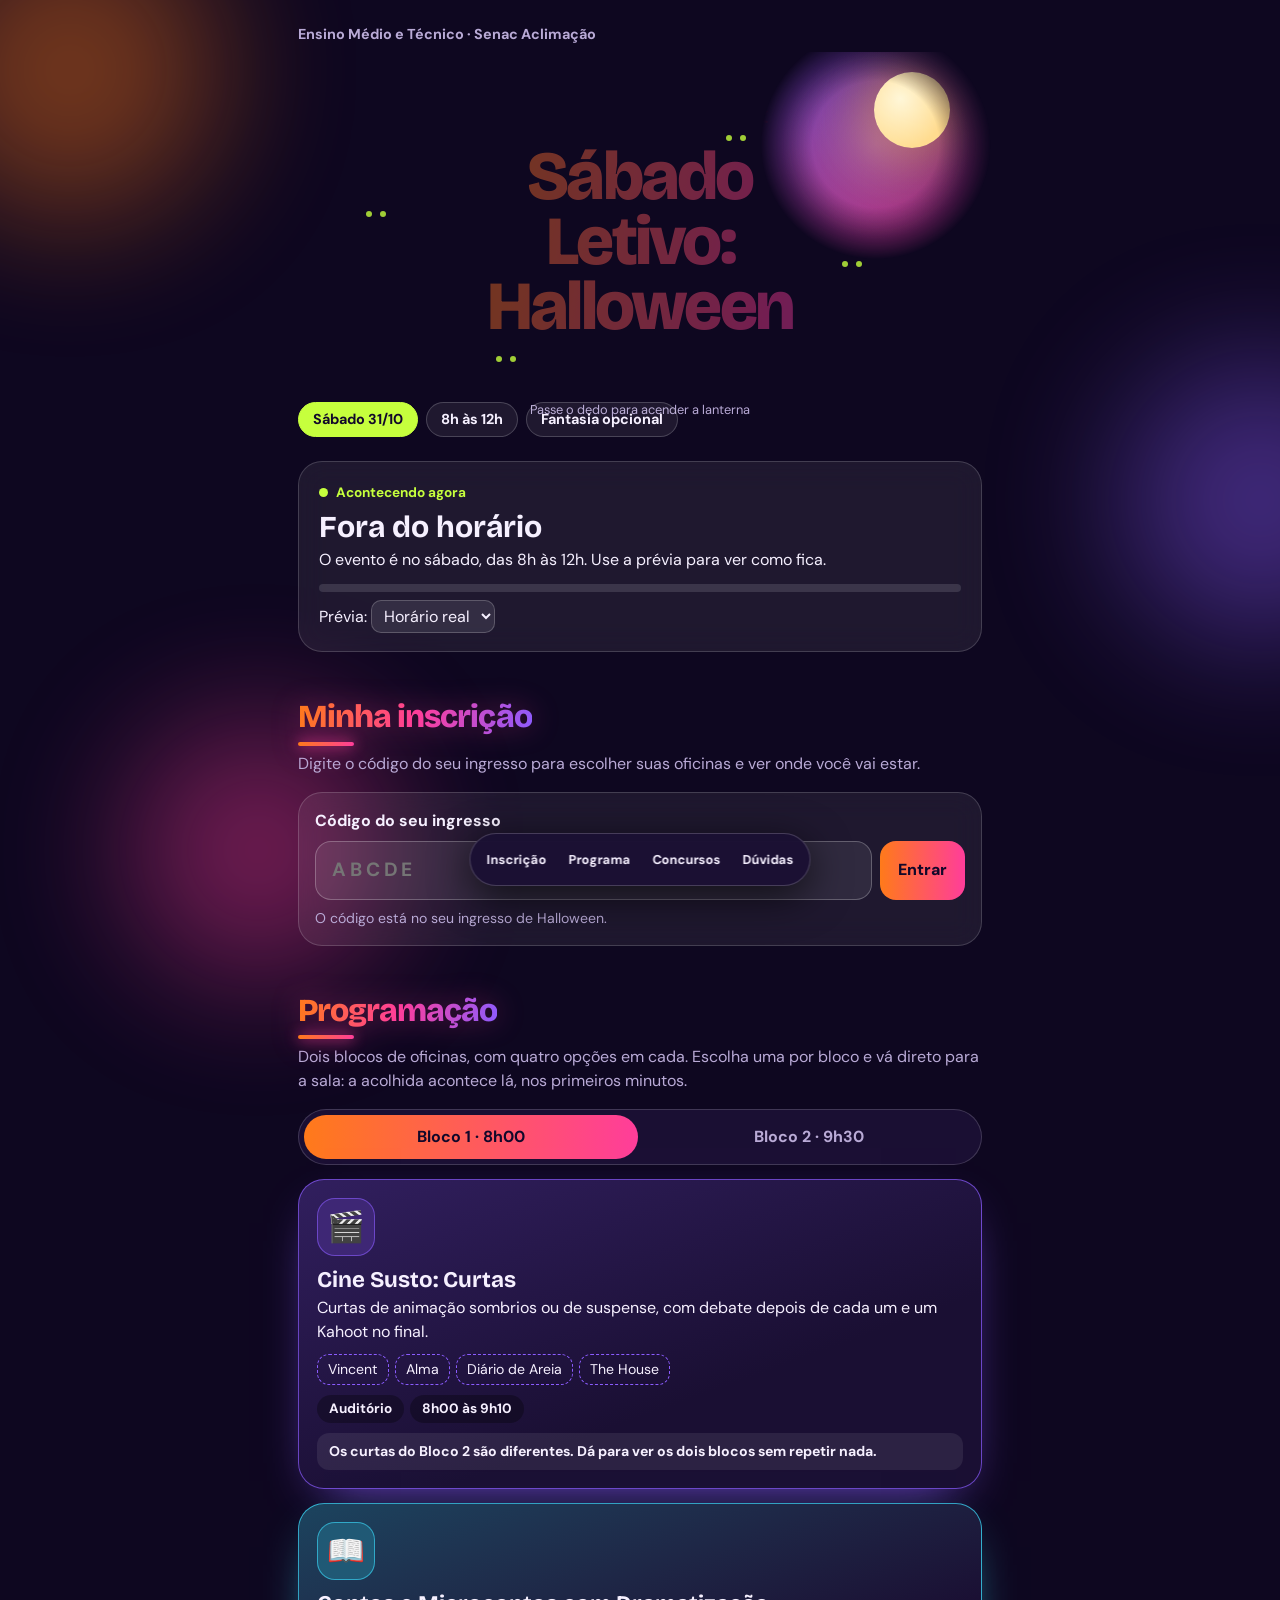
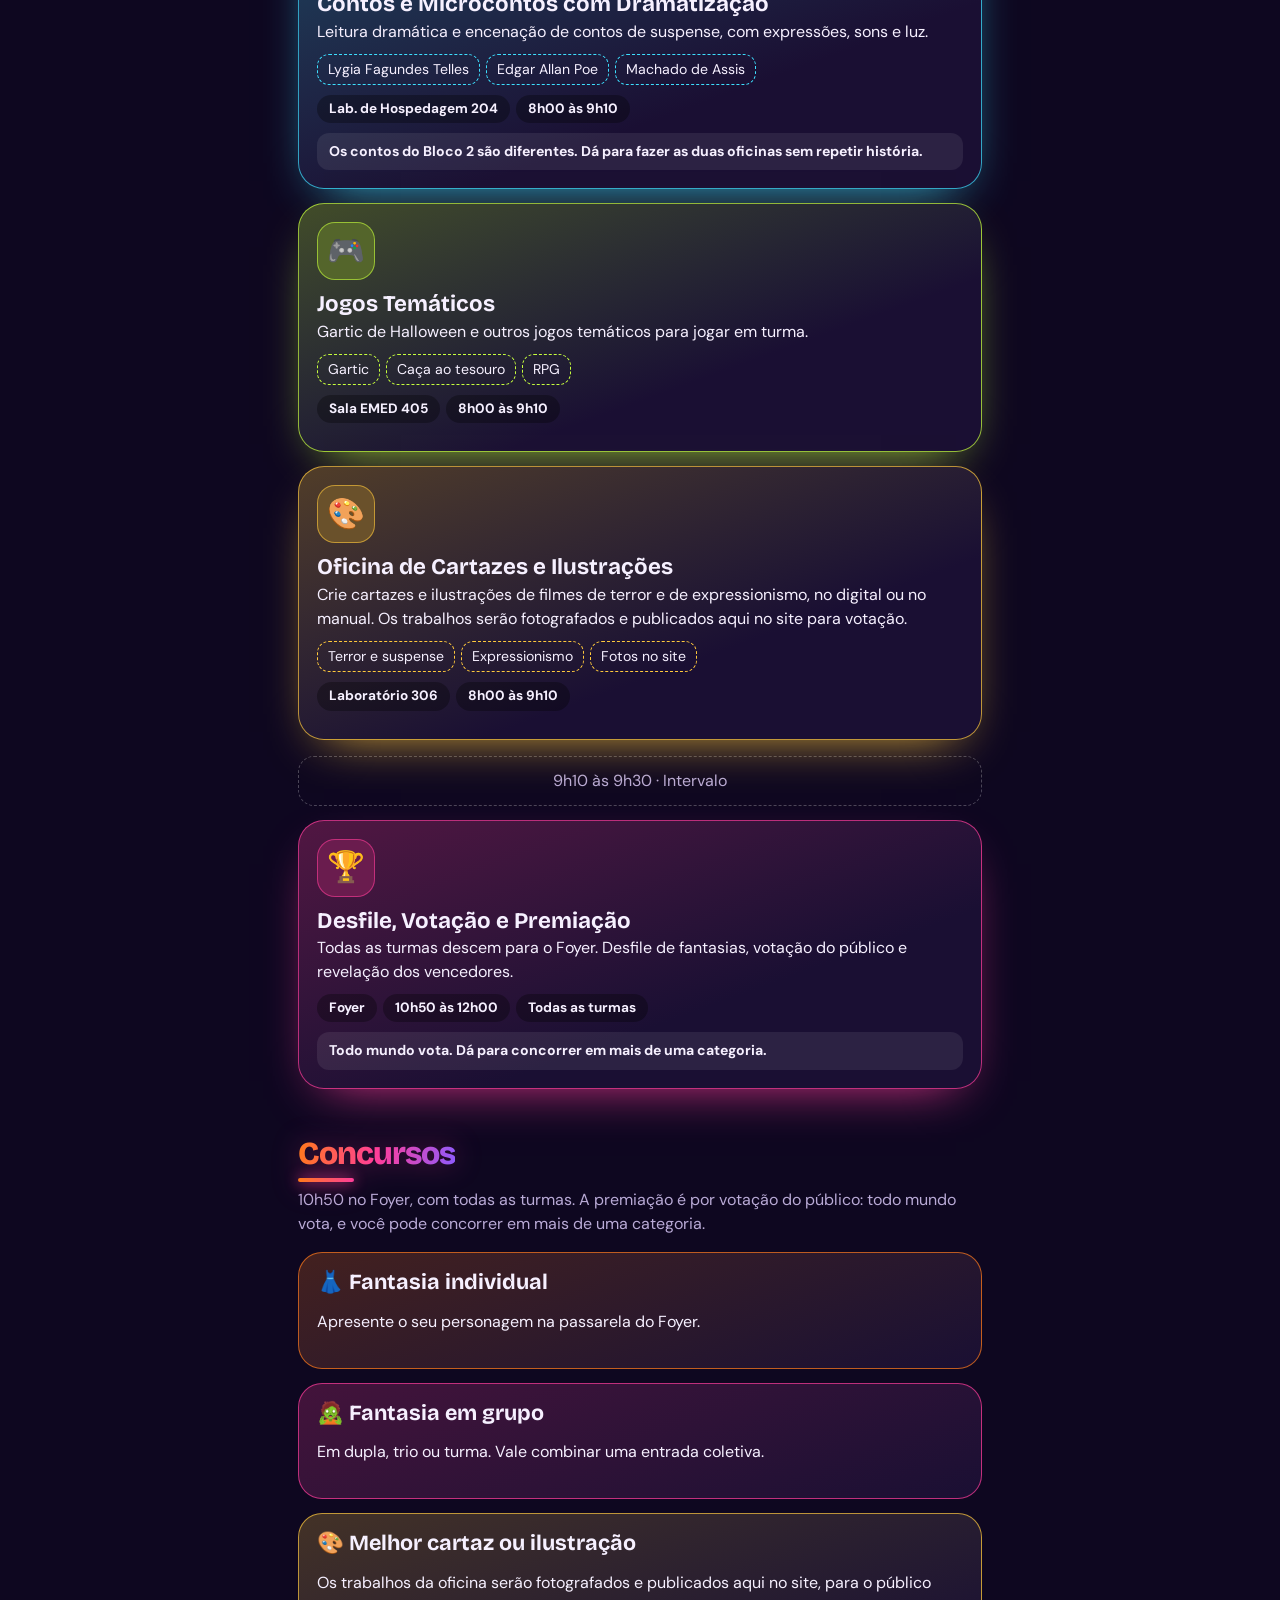
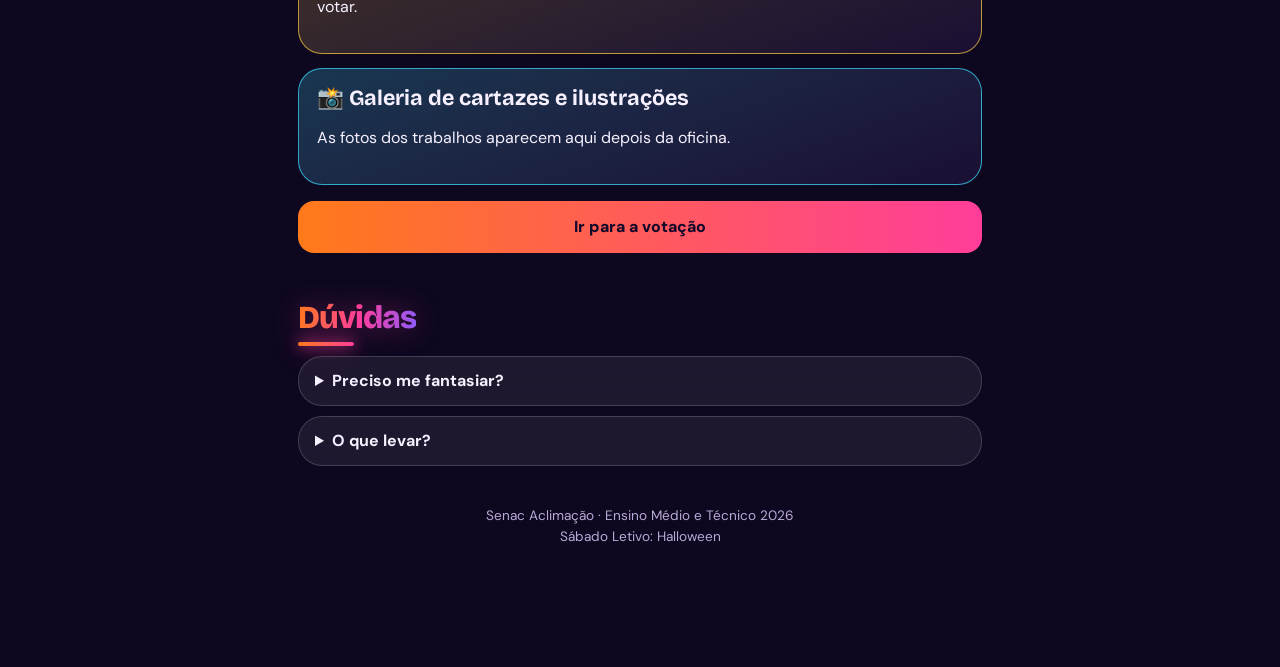
==== commit d41daa4a: "Add files via upload" ====
--- a/index.html
+++ b/index.html
@@ -84,13 +84,14 @@
 .pass{margin-top:14px;padding:20px;border-radius:26px;background:linear-gradient(120deg,var(--lar),var(--rosa));color:#12082a}
 .pass h3{font-size:1.5rem}.pass p{margin:6px 0;font-weight:700}
 nav{position:fixed;left:50%;transform:translateX(-50%);bottom:calc(14px + env(safe-area-inset-bottom,0px));z-index:9;display:flex;gap:2px;padding:6px;border-radius:99px;background:#1a0f33ee;backdrop-filter:blur(14px);border:1px solid #ffffff30;box-shadow:0 10px 40px #000a}
-nav a{color:var(--tx);text-decoration:none;font-weight:700;font-size:.85rem;padding:10px 12px;border-radius:99px}
+nav a{color:var(--tx);text-decoration:none;font-weight:700;font-size:.8rem;padding:10px 10px;border-radius:99px}
 details{margin-top:10px;padding:12px 16px}summary{cursor:pointer;font-weight:700}
 details p{margin:8px 0 0}details ul{margin:8px 0 0;padding-left:20px}details li{margin:6px 0}
 footer{text-align:center;color:var(--mut);padding:40px 0 10px;font-size:.85rem}
 button:focus-visible,select:focus-visible,summary:focus-visible,a:focus-visible{outline:3px solid #fff;outline-offset:2px}
 @media(prefers-reduced-motion:reduce){*{animation:none!important;transition:none!important}html{scroll-behavior:auto}}
 </style>
+<link rel="stylesheet" href="shared.css">
 </head>
 <body>
 <div class="blob b1"></div><div class="blob b2"></div><div class="blob b3"></div>
@@ -118,6 +119,12 @@
 <div class="now glass" aria-live="polite" id="agora"></div>
 </header>
 
+<section id="inscricao">
+<h2>Minha inscrição</h2>
+<p class="sub">Digite o código do seu ingresso para escolher suas oficinas e ver onde você vai estar.</p>
+<div id="ins"></div>
+</section>
+
 <section id="programa">
 <h2>Programação</h2>
 <p class="sub">Dois blocos de oficinas, com quatro opções em cada. Escolha uma por bloco e vá direto para a sala: a acolhida acontece lá, nos primeiros minutos.</p>
@@ -143,8 +150,7 @@
 </section>
 
 <section id="passe">
-<h2>Meu passe</h2>
-<div class="pass" id="meu"></div>
+<h2>Dúvidas</h2>
 <details class="glass"><summary>Preciso me fantasiar?</summary>
 <p>Não. A fantasia é opcional e dá para participar de tudo sem ela. Se você for se fantasiar, pense na segurança:</p>
 <ul>
@@ -171,7 +177,7 @@
 </section>
 <footer>Senac Aclimação · Ensino Médio e Técnico 2026<br>Sábado Letivo: Halloween</footer>
 </main>
-<nav aria-label="Seções"><a href="#programa">Programa</a><a href="#concursos">Concursos</a><a href="#passe">Passe</a></nav>
+<nav aria-label="Seções"><a href="#inscricao">Inscrição</a><a href="#programa">Programa</a><a href="#concursos">Concursos</a><a href="#passe">Dúvidas</a></nav>
 
 <script>
 var A=[
@@ -188,11 +194,9 @@
 try{pick=JSON.parse(localStorage.getItem("hw5")||"")||pick}catch(e){}
 function save(){try{localStorage.setItem("hw5",JSON.stringify(pick))}catch(e){}}
 function list(){var h="";A.filter(function(x){return x.b==cur}).forEach(function(x){
-h+='<article class="card" style="--c:'+x.c+'"><div class="big" aria-hidden="true">'+x.e+'</div><h3>'+x.n+'</h3><p>'+x.d+'</p><div class="items">'+x.i.map(function(t){return '<span>'+t+'</span>'}).join("")+'</div><div class="meta"><span>'+x.l+'</span><span>'+x.t+'</span></div>'+(x.o?'<div class="note">'+x.o+'</div>':'')+'<button class="pick" data-id="'+x.id+'" aria-pressed="'+(pick[cur]==x.id)+'">'+(pick[cur]==x.id?"Escolhido":"Quero esta")+'</button></article>'});
+h+='<article class="card" style="--c:'+x.c+'"><div class="big" aria-hidden="true">'+x.e+'</div><h3>'+x.n+'</h3><p>'+x.d+'</p><div class="items">'+x.i.map(function(t){return '<span>'+t+'</span>'}).join("")+'</div><div class="meta"><span>'+x.l+'</span><span>'+x.t+'</span></div>'+(x.o?'<div class="note">'+x.o+'</div>':'')+'</article>'});
 h+='<div class="break">'+(cur==1?"9h10 às 9h30 · Intervalo":"10h40 às 10h50 · Deslocamento para o Foyer")+'</div>';
 document.getElementById("lista").innerHTML=h}
-function passe(){function f(b){var x=A.filter(function(y){return y.id==pick[b]})[0];return x?x.n+" · "+x.l:"Ainda não escolhido"}
-document.getElementById("meu").innerHTML='<h3>Sábado Letivo: Halloween</h3><p>Bloco 1 · 8h00: '+f(1)+'</p><p>Bloco 2 · 9h30: '+f(2)+'</p><p>10h50: Desfile, votação e premiação no Foyer</p>'}
 function now(sim){var m=sim!=null?sim:new Date().getHours()*60+new Date().getMinutes(),t,s,p=0;
 if(m<480||m>=720){t="Fora do horário";s="O evento é no sábado, das 8h às 12h. Use a prévia para ver como fica.";}
 else if(m<550){t="Bloco 1";s="Acolhida na sala e mãos à obra";p=(m-480)/70*100}
@@ -204,13 +208,15 @@
 document.getElementById("agora").innerHTML='<span class="lbl">Acontecendo agora</span><h3>'+t+'</h3><div>'+s+'</div><div class="bar"><i style="width:'+Math.min(p,100)+'%"></i></div><label>Prévia: <select id="sim" aria-label="Simular horário">'+o+'</select></label>'}
 document.addEventListener("click",function(e){var t=e.target.closest("button");if(!t)return;
 if(t.dataset.b){cur=+t.dataset.b;document.querySelectorAll(".seg button").forEach(function(b){b.setAttribute("aria-selected",b==t)});list()}
-else if(t.dataset.id){var i=+t.dataset.id;pick[cur]=pick[cur]==i?0:i;save();list();passe()}});
+});
 document.addEventListener("change",function(e){if(e.target.id=="sim")now(e.target.value===""?null:+e.target.value)});
-list();passe();now(null);
+list();now(null);
 (function(){var d=document.getElementById("lamp"),idle=0,t=0,still=window.matchMedia("(prefers-reduced-motion:reduce)").matches;
 function mv(e){var r=d.getBoundingClientRect();d.style.setProperty("--x",(e.clientX-r.left)+"px");d.style.setProperty("--y",(e.clientY-r.top)+"px");idle=Date.now();d.classList.add("used")}
 d.addEventListener("pointermove",mv);d.addEventListener("pointerdown",mv);
 if(!still)setInterval(function(){if(Date.now()-idle<2500)return;t+=.04;d.style.setProperty("--x",(50+36*Math.sin(t))+"%");d.style.setProperty("--y",(50+30*Math.cos(t*1.3))+"%")},40)})();
 </script>
+<script src="shared.js"></script>
+<script src="inscricao.js"></script>
 </body>
 </html>
--- a/shared.css
+++ b/shared.css
@@ -0,0 +1,48 @@
+/* shared.css — tema e componentes (votacao, painel e inscrição do index) */
+:root{--bg:#0e0720;--card:#ffffff12;--tx:#f6f0ff;--mut:#b9aad6;--lar:#ff7a1a;--rosa:#ff3d9a;--rox:#8b5cff;--lima:#c6ff3d;--cia:#3de0ff;color-scheme:dark}
+*,*::before,*::after{box-sizing:border-box}
+body{margin:0;background:var(--bg);color:var(--tx);font:400 16px/1.5 "DM Sans",system-ui,sans-serif;overflow-x:hidden}
+h1,h2,h3{font-family:"Bricolage Grotesque","DM Sans",sans-serif;margin:0;line-height:1.05}
+.blob{position:fixed;border-radius:50%;filter:blur(70px);opacity:.42;z-index:0;pointer-events:none}
+.b1{width:300px;height:300px;background:var(--lar);top:-80px;left:-80px}.b2{width:280px;height:280px;background:var(--rox);top:40%;right:-120px}.b3{width:260px;height:260px;background:var(--rosa);bottom:-80px;left:10%}
+.wrap{position:relative;z-index:1;max-width:720px;margin:0 auto;padding:18px 18px 130px}
+.ttl{font-weight:800;font-size:clamp(2rem,9vw,3rem);letter-spacing:-.04em;line-height:1;background:linear-gradient(100deg,var(--lar),var(--rosa),var(--rox),var(--lar));background-size:300% 100%;-webkit-background-clip:text;background-clip:text;color:transparent;animation:flow 8s linear infinite}
+@keyframes flow{to{background-position:300% 0}}
+.top{font-weight:700;color:var(--mut);font-size:.9rem;margin:6px 0 4px}
+.sub{color:var(--mut);margin:6px 0 16px}
+h2{font-size:2rem;font-weight:800;letter-spacing:-.03em;display:inline-block;background:linear-gradient(100deg,var(--lar),var(--rosa),var(--rox));-webkit-background-clip:text;background-clip:text;color:transparent}
+.glass{background:var(--card);border:1px solid #ffffff2a;border-radius:24px;backdrop-filter:blur(14px);-webkit-backdrop-filter:blur(14px)}
+.card{--c:var(--lar);position:relative;margin-top:14px;padding:18px;border-radius:26px;background:linear-gradient(160deg,color-mix(in srgb,var(--c) 28%,#0e0720),#1a0f33 65%);border:1.5px solid color-mix(in srgb,var(--c) 70%,transparent);box-shadow:0 18px 50px -26px var(--c);overflow:hidden}
+.card h3{font-size:1.4rem;margin-bottom:4px}
+.card p{margin:4px 0}
+.meta{display:flex;flex-wrap:wrap;gap:6px;margin:10px 0}
+.meta span{background:#00000050;border-radius:99px;padding:4px 12px;font-size:.85rem;font-weight:700}
+.note{margin:10px 0 0;padding:8px 12px;border-radius:12px;background:#ffffff14;font-size:.88rem;font-weight:700}
+.pick{font:inherit;font-weight:800;width:100%;margin-top:8px;padding:12px;border-radius:16px;border:2px solid var(--c);background:transparent;color:var(--tx);cursor:pointer}
+.pick[aria-pressed=true]{background:var(--c);color:#12082a}
+.pick:disabled{opacity:.45;cursor:default}
+.go{display:block;text-align:center;text-decoration:none;font-weight:800;padding:14px;border-radius:16px;background:linear-gradient(90deg,var(--lar),var(--rosa));color:#12082a;margin-top:16px}
+.pass{margin-top:10px;padding:18px 20px;border-radius:26px;background:linear-gradient(120deg,var(--lar),var(--rosa));color:#12082a}
+.pass p{margin:6px 0;font-weight:700}.pass small{font-weight:500}
+.in{font:inherit;width:100%;padding:14px 16px;border-radius:16px;border:1.5px solid #ffffff40;background:#ffffff14;color:var(--tx);letter-spacing:.2em;text-transform:uppercase;font-weight:700;font-size:1.2rem}
+.in.txt{letter-spacing:0;text-transform:none;font-size:1rem;font-weight:500}
+select.in{letter-spacing:0;text-transform:none;font-size:1rem;font-weight:500}option{color:#111}
+.btn{font:inherit;font-weight:800;padding:13px 18px;border-radius:16px;border:0;cursor:pointer;background:linear-gradient(90deg,var(--lar),var(--rosa));color:#12082a}
+.btn.ghost{background:transparent;color:var(--tx);border:1.5px solid #ffffff40}
+.btn:disabled{opacity:.5;cursor:default}
+.msg{margin:12px 0;padding:10px 14px;border-radius:14px;background:#ffffff14;font-weight:700}
+.msg.err{background:#ff3d9a33;border:1px solid var(--rosa)}
+.msg.ok{background:#c6ff3d22;border:1px solid var(--lima)}
+.ins-box{padding:16px;margin-top:12px}
+.ins-l{font-weight:700;display:block;margin-bottom:8px}
+.ins-row{display:flex;gap:8px}.ins-row .in{flex:1;min-width:0}
+.ins-who{display:flex;justify-content:space-between;align-items:center;gap:10px}
+.ins-s{color:var(--mut);font-size:.9rem}
+.ins-h{color:var(--mut);font-size:.88rem;margin:8px 0 0}
+.ins-bl{font-size:1.3rem;margin:24px 0 2px}
+.ins-top{display:flex;gap:12px;align-items:center}
+.ins-top h3{font-size:1.2rem;margin:0}
+.ins-e{display:grid;place-items:center;flex:none;width:48px;height:48px;border-radius:14px;background:color-mix(in srgb,var(--c) 38%,#0e0720);border:1.5px solid color-mix(in srgb,var(--c) 60%,transparent);font-size:1.6rem;line-height:1}
+.foto{display:block;width:100%;max-height:380px;object-fit:contain;border-radius:14px;background:#00000040;margin:8px 0}
+.semfoto{padding:26px 10px;text-align:center;color:var(--mut);border-radius:14px;border:1px dashed #ffffff40;margin:8px 0;font-size:.9rem}
+@media(prefers-reduced-motion:reduce){*{animation:none!important;transition:none!important}}
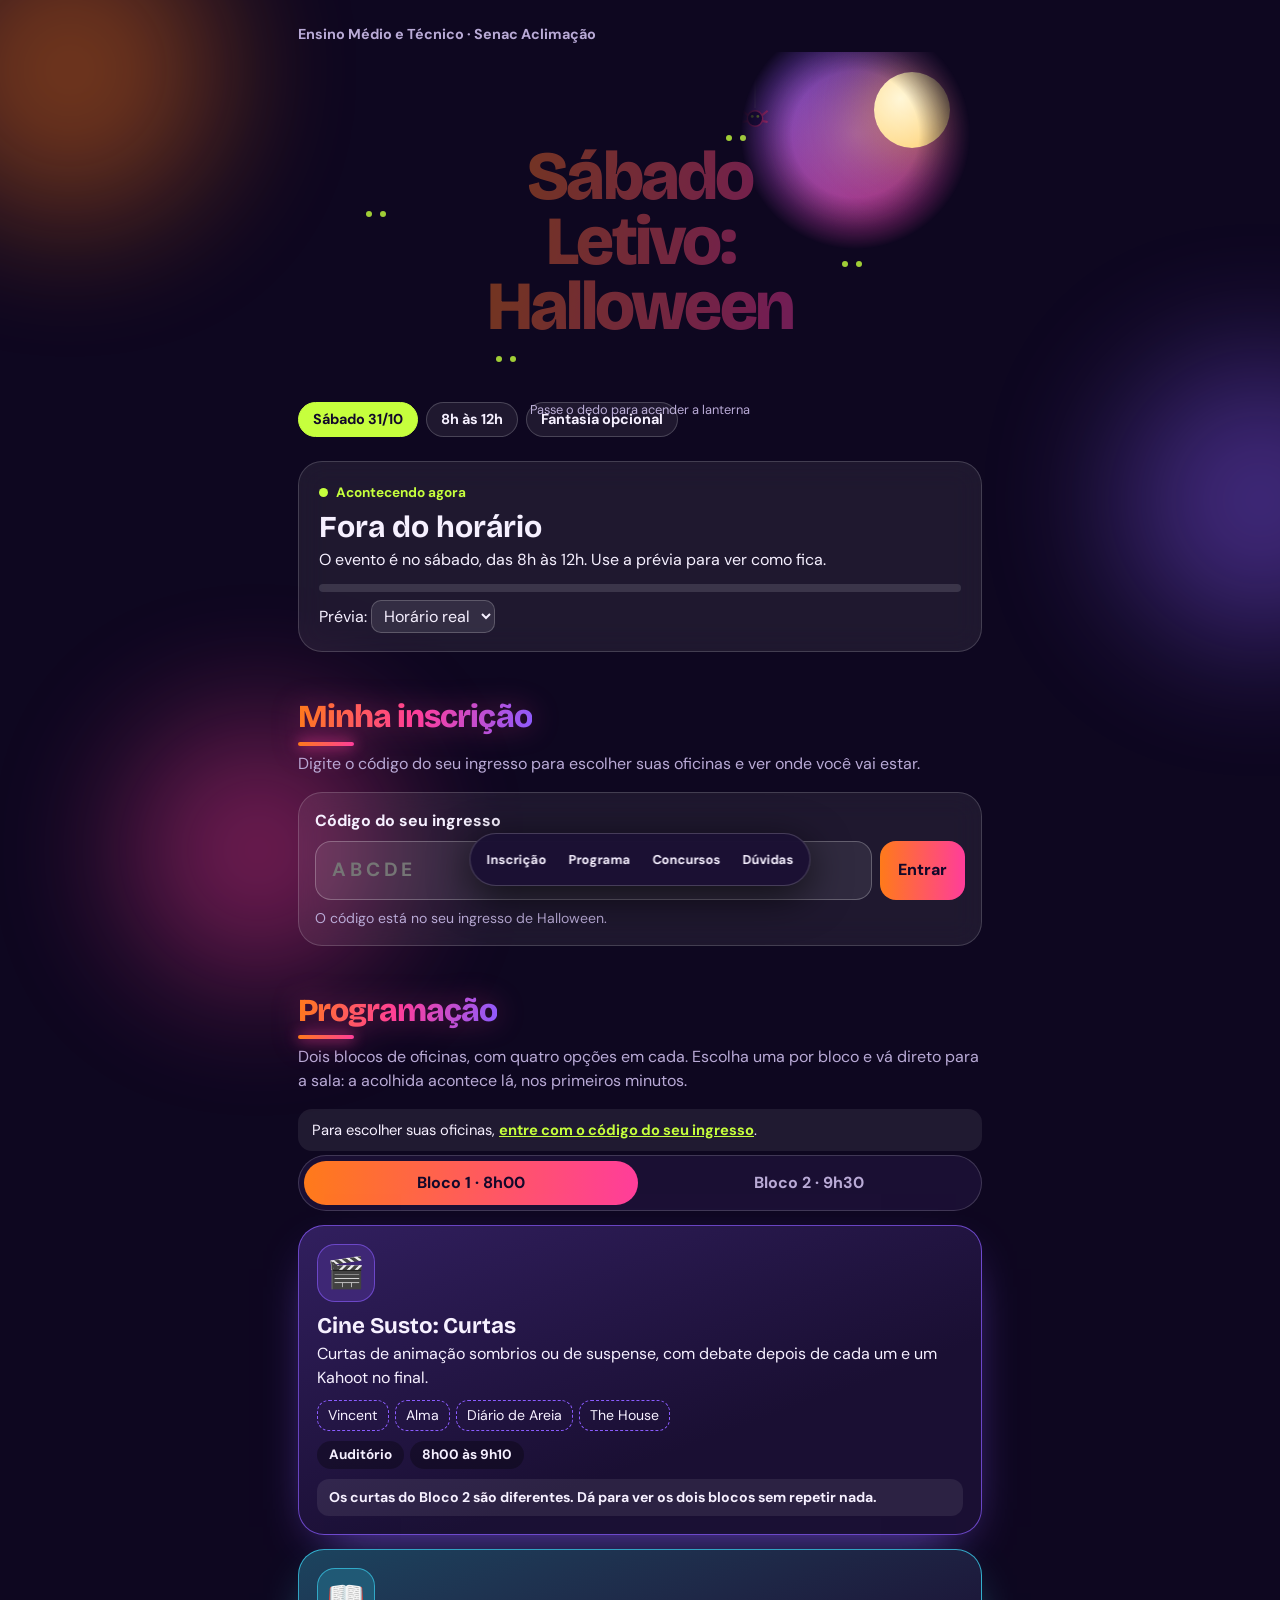
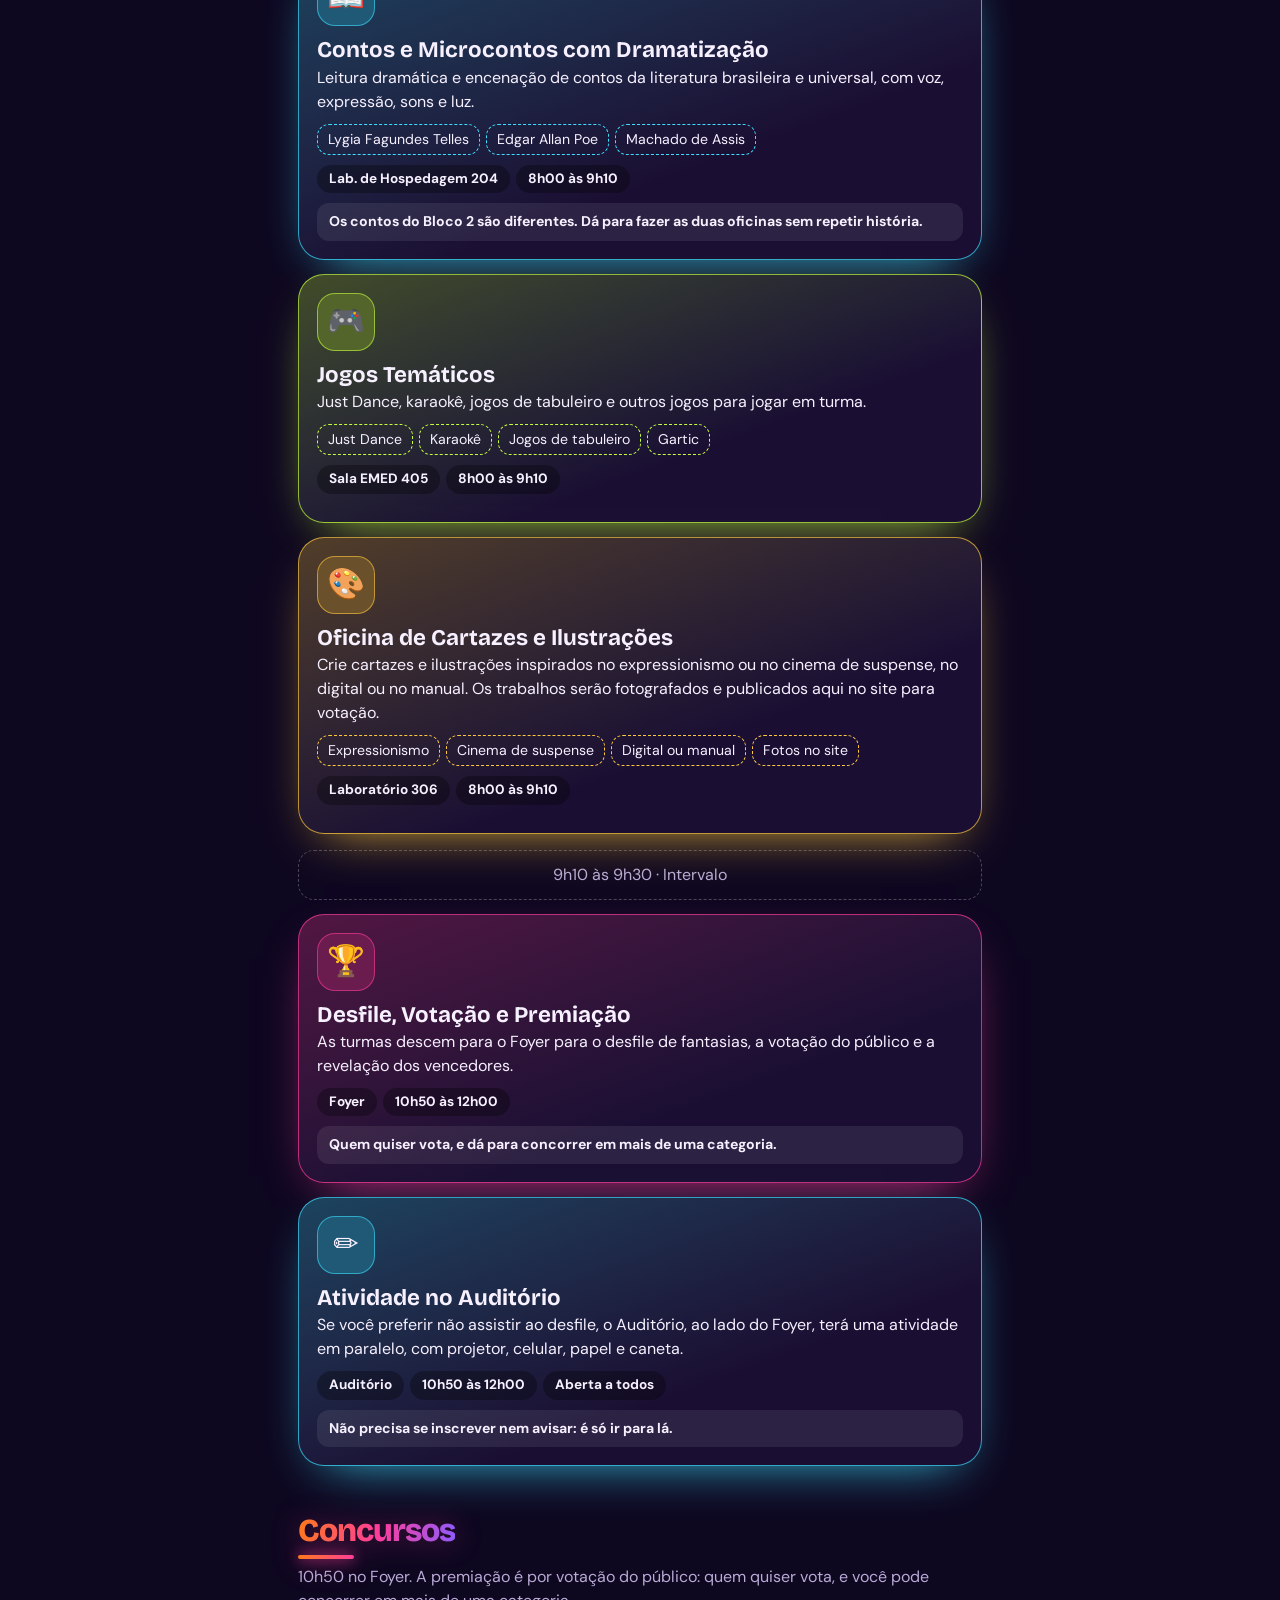
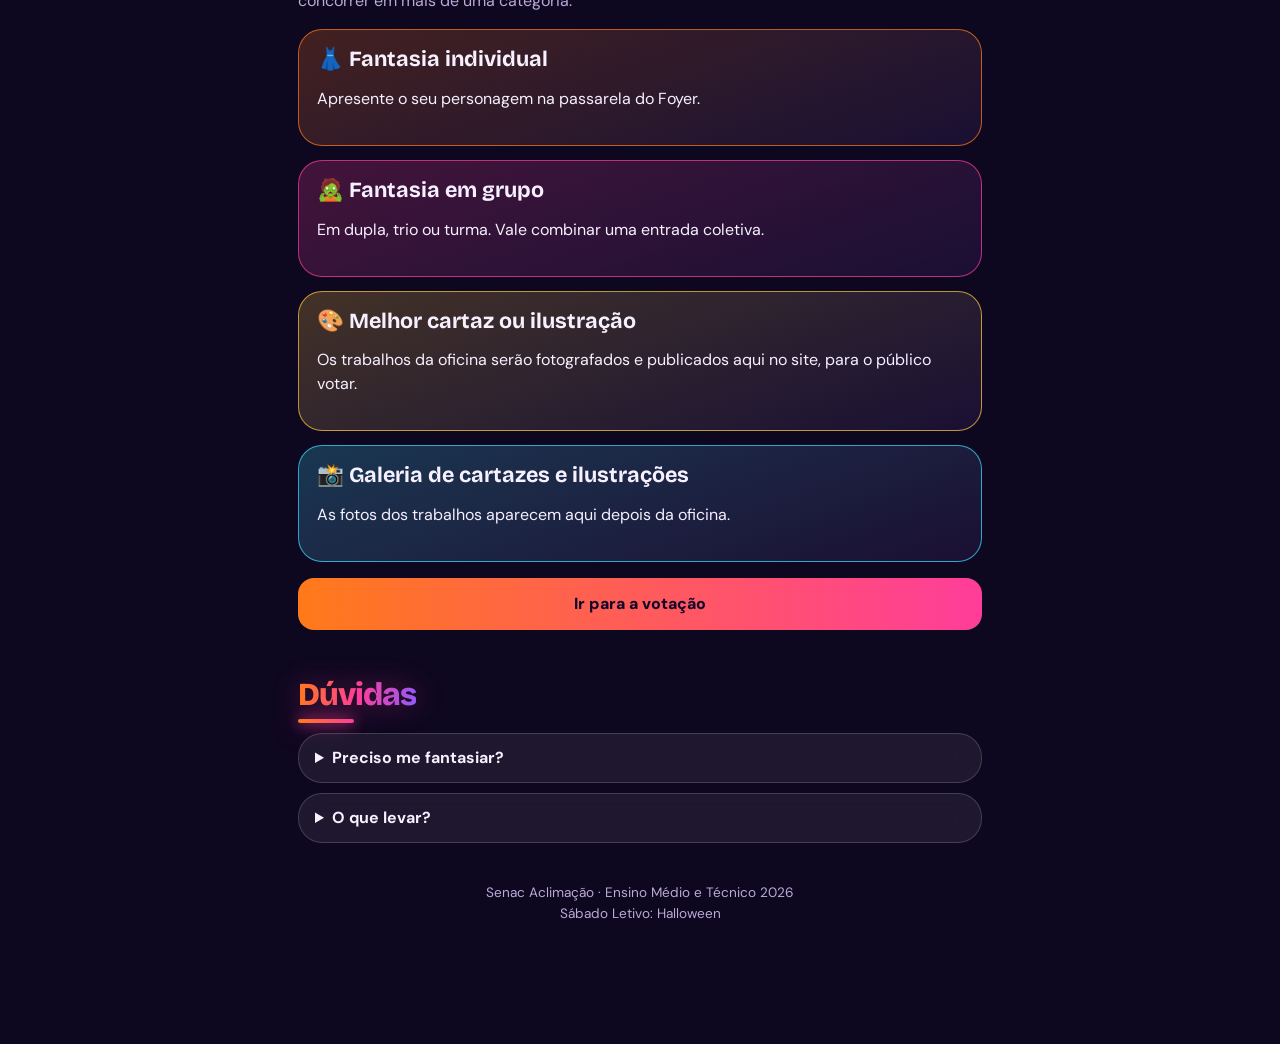
==== commit 092ff771: "Consulta e etc" ====
--- a/index.html
+++ b/index.html
@@ -128,20 +128,28 @@
 <section id="programa">
 <h2>Programação</h2>
 <p class="sub">Dois blocos de oficinas, com quatro opções em cada. Escolha uma por bloco e vá direto para a sala: a acolhida acontece lá, nos primeiros minutos.</p>
+<div id="progwho"></div>
 <div class="seg" role="tablist" aria-label="Blocos"><button role="tab" data-b="1" aria-selected="true">Bloco 1 · 8h00</button><button role="tab" data-b="2" aria-selected="false">Bloco 2 · 9h30</button></div>
 <div id="lista"></div>
 <div class="card" style="--c:#ff3d9a">
 <div class="big" aria-hidden="true">🏆</div>
 <h3>Desfile, Votação e Premiação</h3>
-<p>Todas as turmas descem para o Foyer. Desfile de fantasias, votação do público e revelação dos vencedores.</p>
-<div class="meta"><span>Foyer</span><span>10h50 às 12h00</span><span>Todas as turmas</span></div>
-<div class="note">Todo mundo vota. Dá para concorrer em mais de uma categoria.</div>
+<p>As turmas descem para o Foyer para o desfile de fantasias, a votação do público e a revelação dos vencedores.</p>
+<div class="meta"><span>Foyer</span><span>10h50 às 12h00</span></div>
+<div class="note">Quem quiser vota, e dá para concorrer em mais de uma categoria.</div>
+</div>
+<div class="card" style="--c:#3de0ff">
+<div class="big" aria-hidden="true">✏️</div>
+<h3>Atividade no Auditório</h3>
+<p>Se você preferir não assistir ao desfile, o Auditório, ao lado do Foyer, terá uma atividade em paralelo, com projetor, celular, papel e caneta.</p>
+<div class="meta"><span>Auditório</span><span>10h50 às 12h00</span><span>Aberta a todos</span></div>
+<div class="note">Não precisa se inscrever nem avisar: é só ir para lá.</div>
 </div>
 </section>
 
 <section id="concursos">
 <h2>Concursos</h2>
-<p class="sub">10h50 no Foyer, com todas as turmas. A premiação é por votação do público: todo mundo vota, e você pode concorrer em mais de uma categoria.</p>
+<p class="sub">10h50 no Foyer. A premiação é por votação do público: quem quiser vota, e você pode concorrer em mais de uma categoria.</p>
 <div class="cont" style="--c:#ff7a1a"><h3>👗 Fantasia individual</h3><p>Apresente o seu personagem na passarela do Foyer.</p></div>
 <div class="cont" style="--c:#ff3d9a"><h3>🧟 Fantasia em grupo</h3><p>Em dupla, trio ou turma. Vale combinar uma entrada coletiva.</p></div>
 <div class="cont" style="--c:#ffc93c"><h3>🎨 Melhor cartaz ou ilustração</h3><p>Os trabalhos da oficina serão fotografados e publicados aqui no site, para o público votar.</p></div>
@@ -152,19 +160,23 @@
 <section id="passe">
 <h2>Dúvidas</h2>
 <details class="glass"><summary>Preciso me fantasiar?</summary>
-<p>Não. A fantasia é opcional e dá para participar de tudo sem ela. Se você for se fantasiar, pense na segurança:</p>
+<p>Não. A fantasia é opcional e dá para participar de tudo sem ela. Se for se fantasiar, é só seguir o combinado abaixo.</p>
+<p><b>O que não pode</b></p>
 <ul>
-<li><b>Nada cortante ou pontiagudo.</b> Nada de facas, tesouras, espadas ou machados de verdade. Acessórios devem ser de papelão, espuma ou plástico mole, e claramente de brinquedo.</li>
-<li><b>Sem armas realistas.</b> Réplicas que pareçam de verdade não entram, mesmo de brinquedo.</li>
-<li><b>Enxergar e respirar bem.</b> Máscaras e capuzes não podem tapar os olhos, o nariz nem a boca, nem atrapalhar a visão lateral.</li>
-<li><b>Fácil de andar.</b> Evite barras compridas que arrastam, saltos altos e calçados soltos. Você vai subir e descer escadas e se deslocar até o Foyer.</li>
-<li><b>Nada de fogo.</b> Sem velas, tochas, fogos ou materiais inflamáveis.</li>
-<li><b>Maquiagem segura.</b> Use produtos próprios para a pele e teste antes, para evitar alergias. Não vale tinta comum, cola forte nem lentes de contato decorativas.</li>
-<li><b>Sem sujeira.</b> Evite glitter solto, confete, tinta ou sangue falso que manche, e sprays.</li>
+<li><b>Nada cortante ou pontiagudo.</b> Nada de facas, tesouras, espadas ou machados de verdade. Os acessórios podem ser de papelão, espuma ou plástico mole.</li>
+<li><b>Sem armas realistas.</b> Nem réplicas que pareçam de verdade, mesmo de brinquedo.</li>
+<li><b>Nada de fogo.</b> Sem velas, tochas, fogos de artifício ou materiais inflamáveis.</li>
 <li><b>Respeito em primeiro lugar.</b> Fantasias que ofendam pessoas, culturas, religiões ou tragédias reais, ou que usem símbolos de ódio, não serão aceitas.</li>
-<li><b>Dá para vestir sozinho.</b> Escolha uma fantasia que você consegue vestir e tirar sem ajuda, e confortável para ficar a manhã toda.</li>
 </ul>
-<p>Na dúvida sobre algum item, pergunte a um professor antes do desfile.</p>
+<p><b>Dicas para aproveitar melhor</b></p>
+<ul>
+<li>Máscaras e capuzes: escolha os que deixam você enxergar e respirar bem.</li>
+<li>Você vai andar e usar escada: cuidado com barras que arrastam e com calçados soltos.</li>
+<li>Maquiagem: prefira produtos próprios para a pele e teste antes se tiver pele sensível. Evite tinta comum e cola forte.</li>
+<li>Sangue falso, glitter e confete: pode usar com moderação. Só evite o que suja o chão ou mancha os outros.</li>
+<li>Escolha algo confortável para a manhã toda. Não precisa gastar: uma fantasia feita com o que você tem em casa funciona muito bem.</li>
+</ul>
+<p>Na dúvida, é só perguntar a um professor antes do desfile.</p>
 </details>
 <details class="glass"><summary>O que levar?</summary>
 <ul>
@@ -182,28 +194,28 @@
 <script>
 var A=[
 {id:1,b:1,t:"8h00 às 9h10",n:"Cine Susto: Curtas",e:"🎬",c:"#8b5cff",l:"Auditório",d:"Curtas de animação sombrios ou de suspense, com debate depois de cada um e um Kahoot no final.",i:["Vincent","Alma","Diário de Areia","The House"],o:"Os curtas do Bloco 2 são diferentes. Dá para ver os dois blocos sem repetir nada."},
-{id:2,b:1,t:"8h00 às 9h10",n:"Contos e Microcontos com Dramatização",e:"📖",c:"#3de0ff",l:"Lab. de Hospedagem 204",d:"Leitura dramática e encenação de contos de suspense, com expressões, sons e luz.",i:["Lygia Fagundes Telles","Edgar Allan Poe","Machado de Assis"],o:"Os contos do Bloco 2 são diferentes. Dá para fazer as duas oficinas sem repetir história."},
-{id:3,b:1,t:"8h00 às 9h10",n:"Jogos Temáticos",e:"🎮",c:"#c6ff3d",l:"Sala EMED 405",d:"Gartic de Halloween e outros jogos temáticos para jogar em turma.",i:["Gartic","Caça ao tesouro","RPG"]},
-{id:4,b:1,t:"8h00 às 9h10",n:"Oficina de Cartazes e Ilustrações",e:"🎨",c:"#ffc93c",l:"Laboratório 306",d:"Crie cartazes e ilustrações de filmes de terror e de expressionismo, no digital ou no manual. Os trabalhos serão fotografados e publicados aqui no site para votação.",i:["Terror e suspense","Expressionismo","Fotos no site"]},
+{id:2,b:1,t:"8h00 às 9h10",n:"Contos e Microcontos com Dramatização",e:"📖",c:"#3de0ff",l:"Lab. de Hospedagem 204",d:"Leitura dramática e encenação de contos da literatura brasileira e universal, com voz, expressão, sons e luz.",i:["Lygia Fagundes Telles","Edgar Allan Poe","Machado de Assis"],o:"Os contos do Bloco 2 são diferentes. Dá para fazer as duas oficinas sem repetir história."},
+{id:3,b:1,t:"8h00 às 9h10",n:"Jogos Temáticos",e:"🎮",c:"#c6ff3d",l:"Sala EMED 405",d:"Just Dance, karaokê, jogos de tabuleiro e outros jogos para jogar em turma.",i:["Just Dance","Karaokê","Jogos de tabuleiro","Gartic"]},
+{id:4,b:1,t:"8h00 às 9h10",n:"Oficina de Cartazes e Ilustrações",e:"🎨",c:"#ffc93c",l:"Laboratório 306",d:"Crie cartazes e ilustrações inspirados no expressionismo ou no cinema de suspense, no digital ou no manual. Os trabalhos serão fotografados e publicados aqui no site para votação.",i:["Expressionismo","Cinema de suspense","Digital ou manual","Fotos no site"]},
 {id:5,b:2,t:"9h30 às 10h40",n:"Cine Susto: Curtas 2",e:"📽️",c:"#8b5cff",l:"Auditório",d:"Outra seleção de curtas de animação, com debate depois de cada um.",i:["Seleção nova","Debate"],o:"Todos os curtas são diferentes dos do Bloco 1."},
-{id:6,b:2,t:"9h30 às 10h40",n:"Contos e Microcontos 2",e:"🕯️",c:"#3de0ff",l:"Lab. de Hospedagem 204",d:"Outros contos de terror e suspense, com leitura dramática e encenação.",i:["Shirley Jackson","Bernardo Guimarães","Lendas urbanas"],o:"Os contos são diferentes dos do Bloco 1."},
-{id:7,b:2,t:"9h30 às 10h40",n:"Jogos Temáticos 2",e:"🎲",c:"#c6ff3d",l:"Sala EMED 405",d:"Nova rodada, com outros jogos e desafios temáticos.",i:["Gartic","Tabuleiro","RPG"]},
+{id:6,b:2,t:"9h30 às 10h40",n:"Contos e Microcontos 2",e:"🕯️",c:"#3de0ff",l:"Lab. de Hospedagem 204",d:"Outros contos para ler e encenar, com leitura dramática, sons e luz.",i:["Shirley Jackson","Bernardo Guimarães","Leitura dramática"],o:"Os contos são diferentes dos do Bloco 1."},
+{id:7,b:2,t:"9h30 às 10h40",n:"Jogos Temáticos 2",e:"🎲",c:"#c6ff3d",l:"Sala EMED 405",d:"Nova rodada, com outros jogos e desafios para jogar em turma.",i:["Just Dance","Karaokê","Jogos de tabuleiro"]},
 {id:8,b:2,t:"9h30 às 10h40",n:"Oficina Backstage",e:"🎭",c:"#ff7a1a",l:"Laboratório de Beleza 303",d:"Para quem vai concorrer no desfile: vista a fantasia, faça a maquiagem e ensaie a entrada.",i:["Fantasia","Maquiagem","Ensaio"]}
 ];
 var cur=1,pick={1:0,2:0};
 try{pick=JSON.parse(localStorage.getItem("hw5")||"")||pick}catch(e){}
 function save(){try{localStorage.setItem("hw5",JSON.stringify(pick))}catch(e){}}
 function list(){var h="";A.filter(function(x){return x.b==cur}).forEach(function(x){
-h+='<article class="card" style="--c:'+x.c+'"><div class="big" aria-hidden="true">'+x.e+'</div><h3>'+x.n+'</h3><p>'+x.d+'</p><div class="items">'+x.i.map(function(t){return '<span>'+t+'</span>'}).join("")+'</div><div class="meta"><span>'+x.l+'</span><span>'+x.t+'</span></div>'+(x.o?'<div class="note">'+x.o+'</div>':'')+'</article>'});
+h+='<article class="card" style="--c:'+x.c+'"><div class="big" aria-hidden="true">'+x.e+'</div><h3>'+x.n+'</h3><p>'+x.d+'</p><div class="items">'+x.i.map(function(t){return '<span>'+t+'</span>'}).join("")+'</div><div class="meta"><span>'+x.l+'</span><span>'+x.t+'</span></div>'+(x.o?'<div class="note">'+x.o+'</div>':'')+'<div class="slot" data-of="'+x.id+'" data-bl="'+x.b+'"></div></article>'});
 h+='<div class="break">'+(cur==1?"9h10 às 9h30 · Intervalo":"10h40 às 10h50 · Deslocamento para o Foyer")+'</div>';
-document.getElementById("lista").innerHTML=h}
+document.getElementById("lista").innerHTML=h;if(window.insPaint)window.insPaint()}
 function now(sim){var m=sim!=null?sim:new Date().getHours()*60+new Date().getMinutes(),t,s,p=0;
 if(m<480||m>=720){t="Fora do horário";s="O evento é no sábado, das 8h às 12h. Use a prévia para ver como fica.";}
 else if(m<550){t="Bloco 1";s="Acolhida na sala e mãos à obra";p=(m-480)/70*100}
 else if(m<570){t="Intervalo";s="Hora do lanche";p=(m-550)/20*100}
 else if(m<640){t="Bloco 2";s="Última rodada de oficinas";p=(m-570)/70*100}
 else if(m<650){t="Deslocamento";s="Rumo ao Foyer";p=(m-640)/10*100}
-else{t="Desfile e votação";s="Foyer · premiação até 12h";p=(m-650)/70*100}
+else{t="Desfile e votação";s="Desfile no Foyer (ou atividade no Auditório) · premiação até 12h";p=(m-650)/70*100}
 var o='<option value="">Horário real</option>';[[490,"8h10"],[520,"8h40"],[560,"9h20"],[600,"10h00"],[645,"10h45"],[680,"11h20"]].forEach(function(q){o+='<option value="'+q[0]+'"'+(sim==q[0]?" selected":"")+'>'+q[1]+'</option>'});
 document.getElementById("agora").innerHTML='<span class="lbl">Acontecendo agora</span><h3>'+t+'</h3><div>'+s+'</div><div class="bar"><i style="width:'+Math.min(p,100)+'%"></i></div><label>Prévia: <select id="sim" aria-label="Simular horário">'+o+'</select></label>'}
 document.addEventListener("click",function(e){var t=e.target.closest("button");if(!t)return;
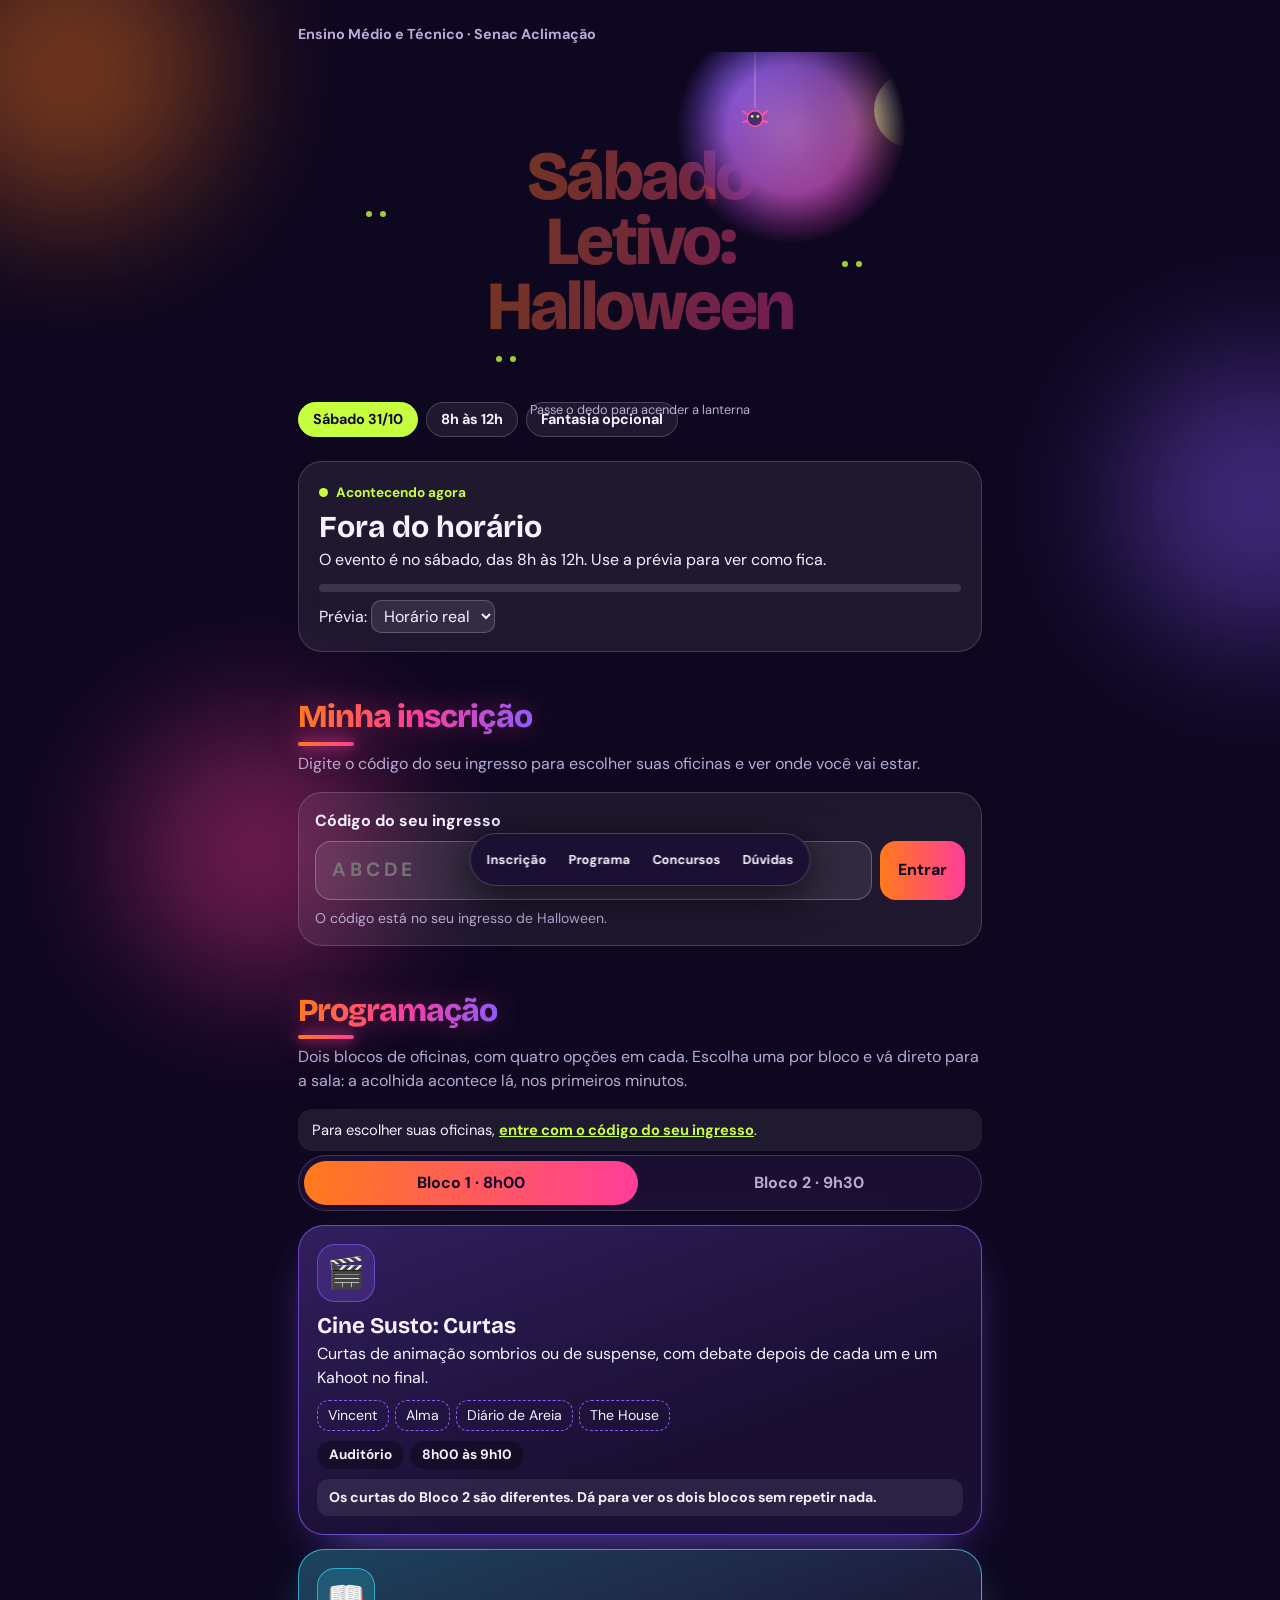
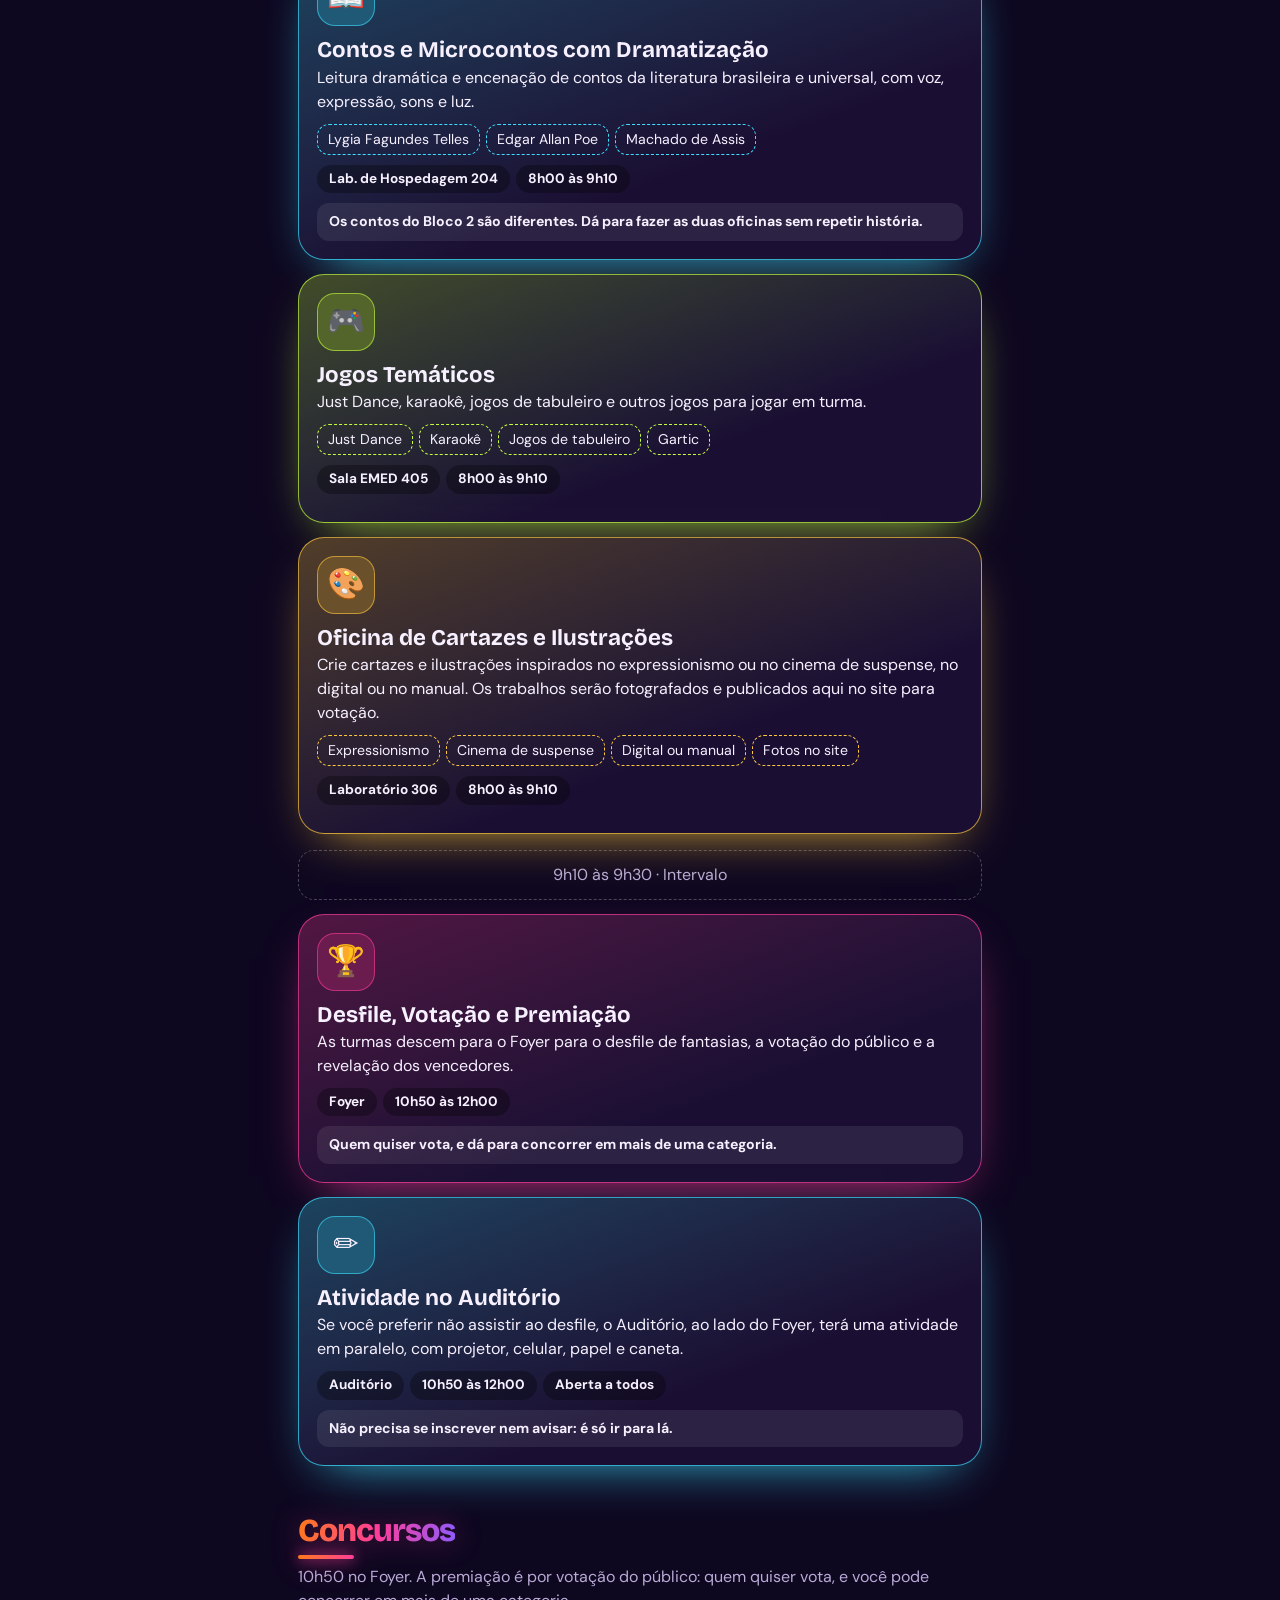
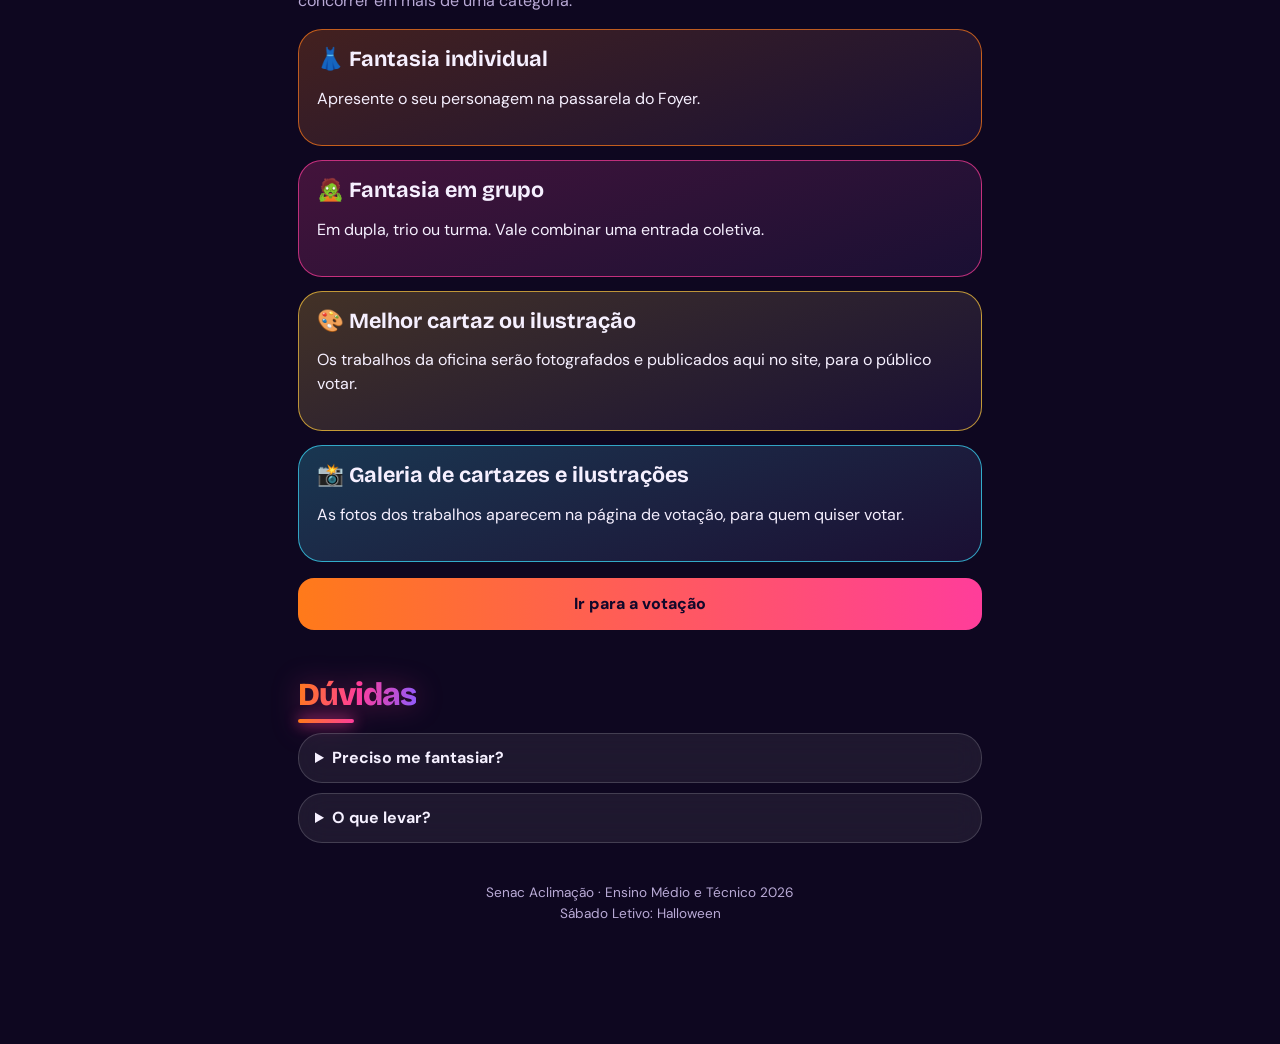
==== commit c1cd79fe: "Consulta Código" ====
--- a/index.html
+++ b/index.html
@@ -153,7 +153,7 @@
 <div class="cont" style="--c:#ff7a1a"><h3>👗 Fantasia individual</h3><p>Apresente o seu personagem na passarela do Foyer.</p></div>
 <div class="cont" style="--c:#ff3d9a"><h3>🧟 Fantasia em grupo</h3><p>Em dupla, trio ou turma. Vale combinar uma entrada coletiva.</p></div>
 <div class="cont" style="--c:#ffc93c"><h3>🎨 Melhor cartaz ou ilustração</h3><p>Os trabalhos da oficina serão fotografados e publicados aqui no site, para o público votar.</p></div>
-<div class="cont" style="--c:#3de0ff"><h3>📸 Galeria de cartazes e ilustrações</h3><p>As fotos dos trabalhos aparecem aqui depois da oficina.</p></div>
+<div class="cont" style="--c:#3de0ff"><h3>📸 Galeria de cartazes e ilustrações</h3><p>As fotos dos trabalhos aparecem na página de votação, para quem quiser votar.</p></div>
 <a class="go" href="votacao.html">Ir para a votação</a>
 </section>
 
